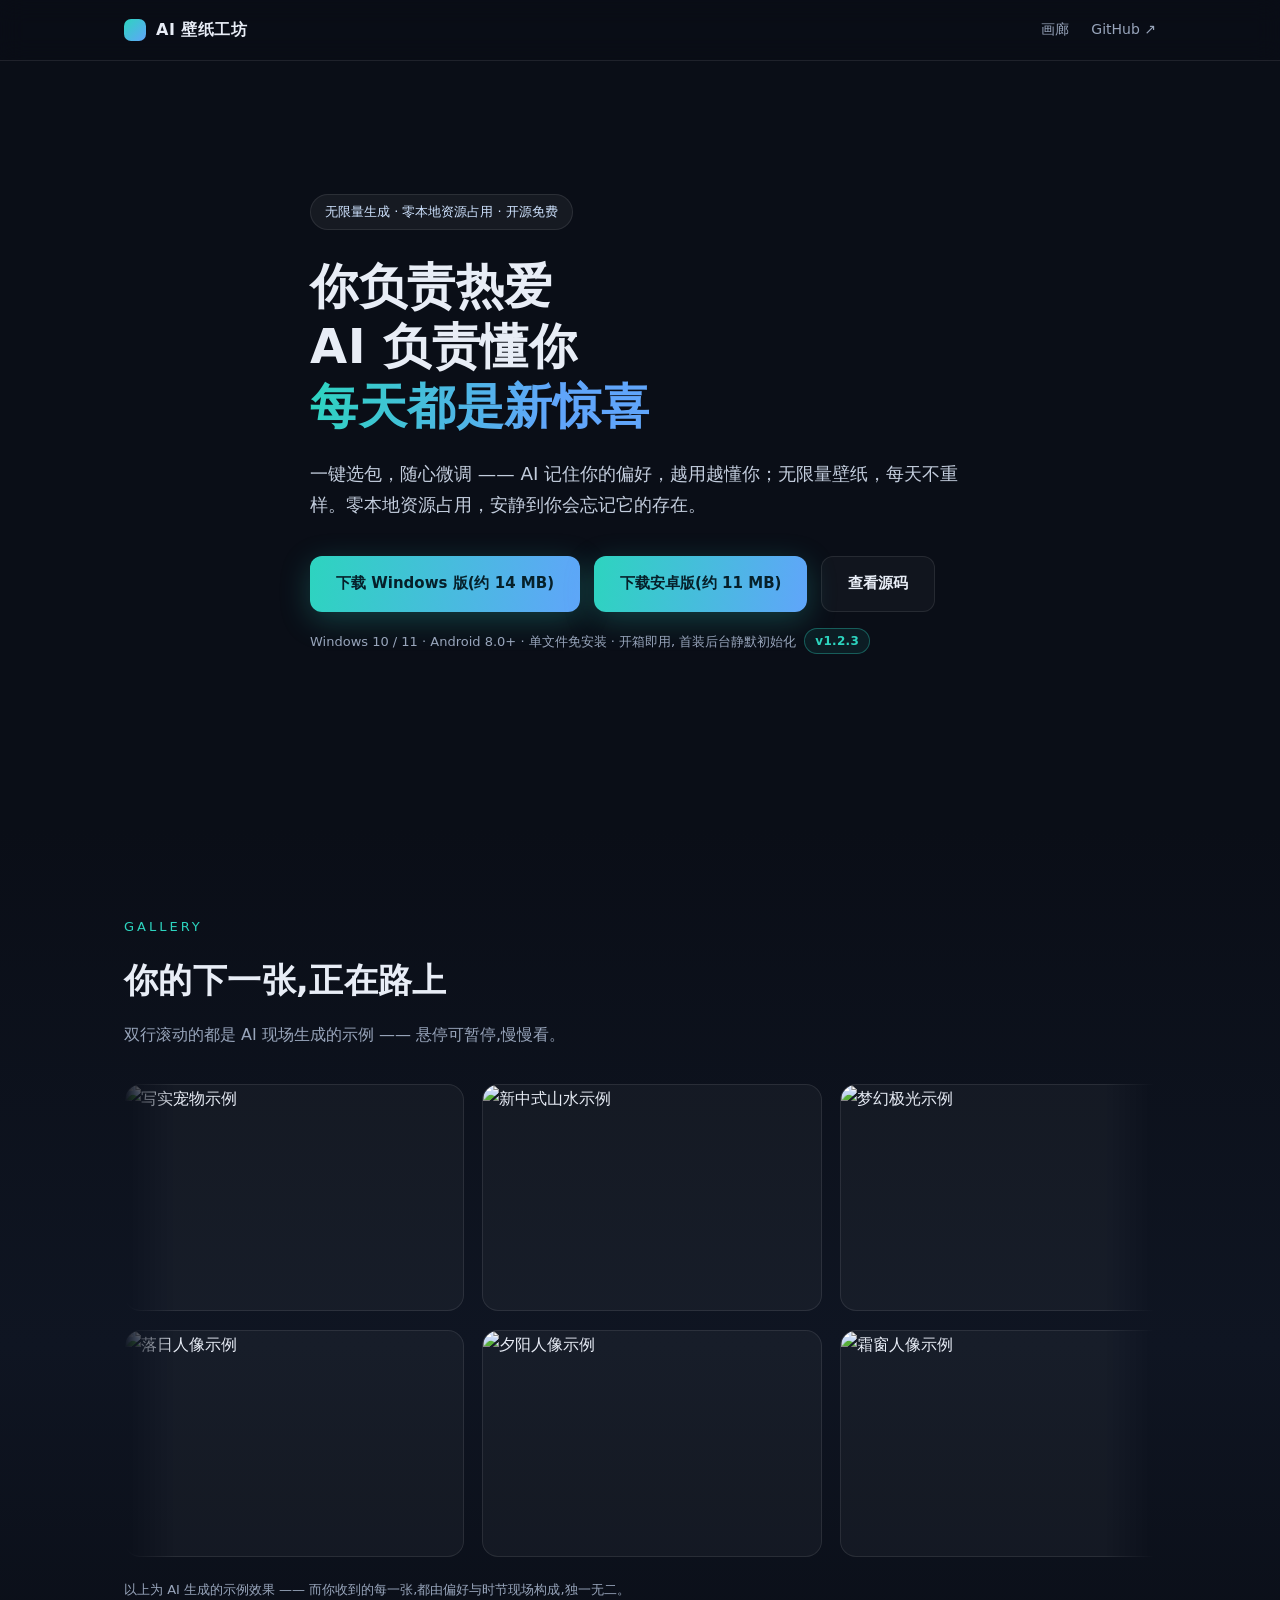
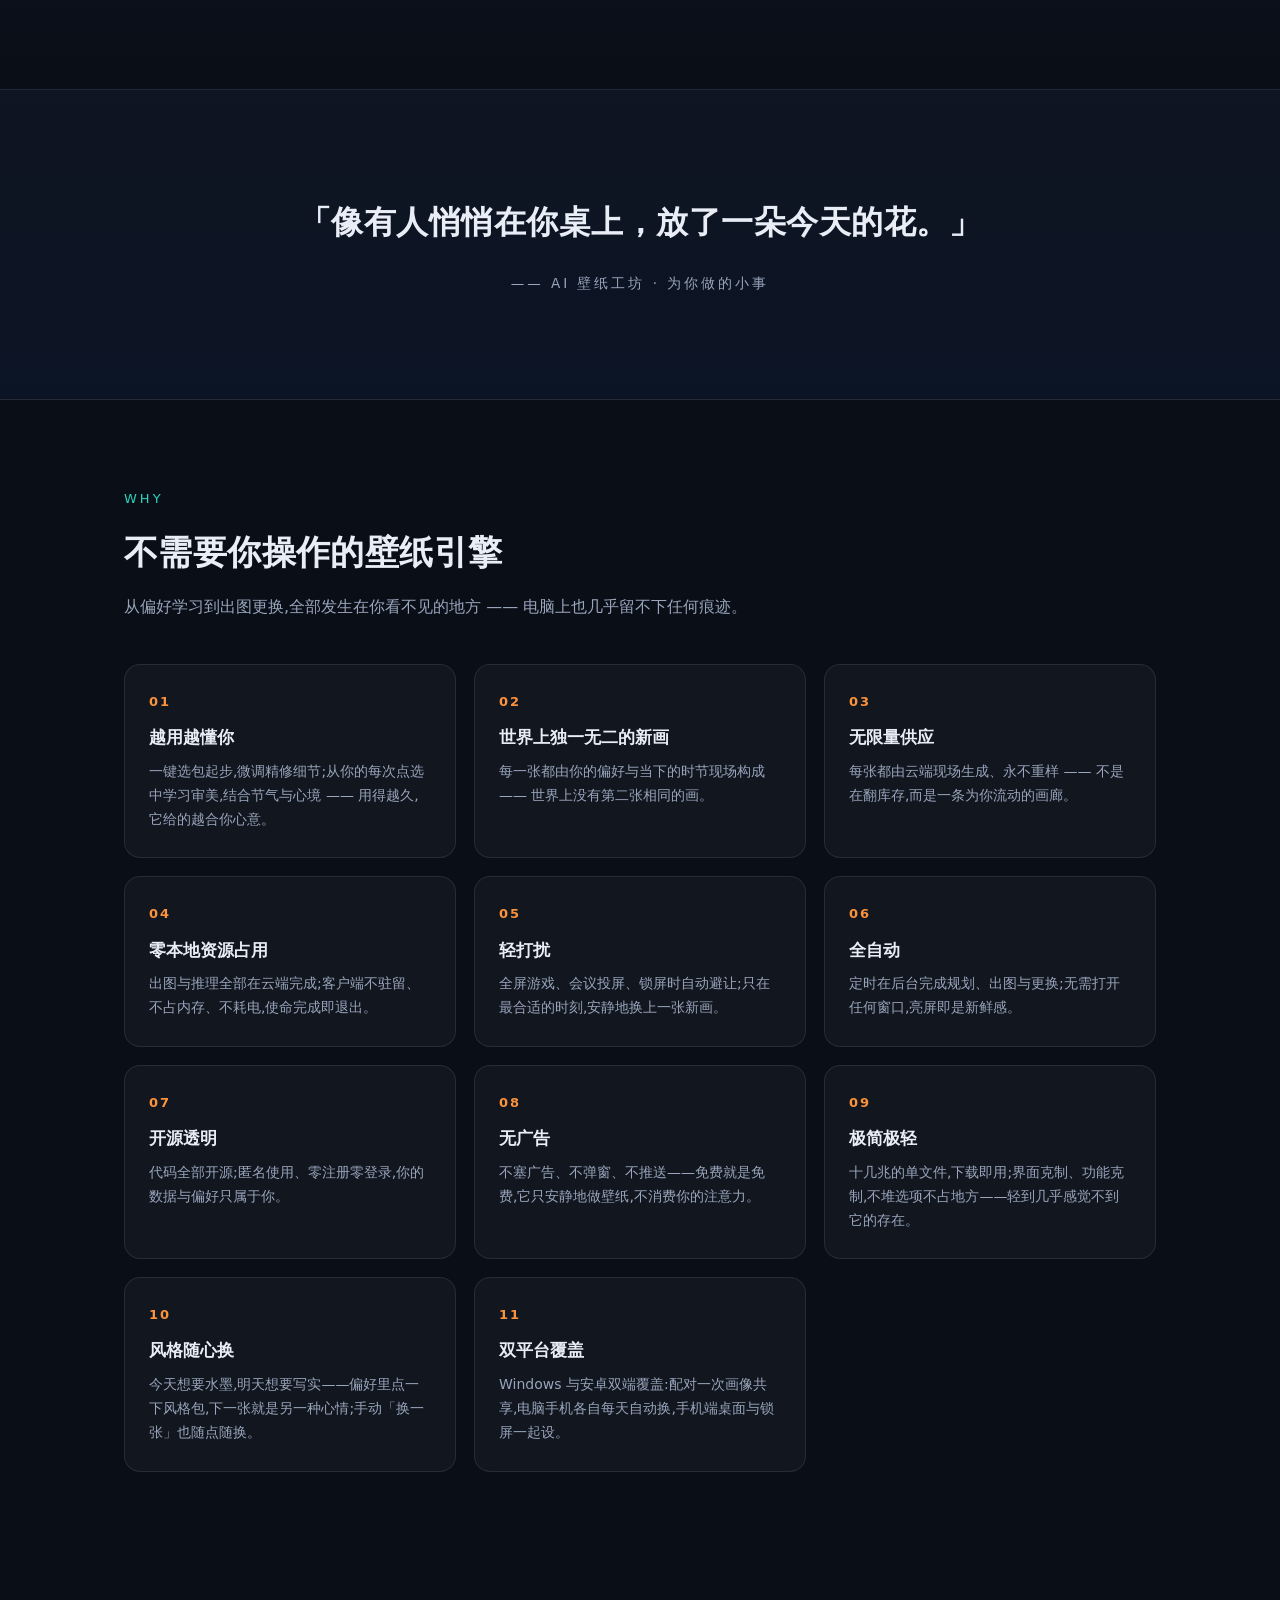
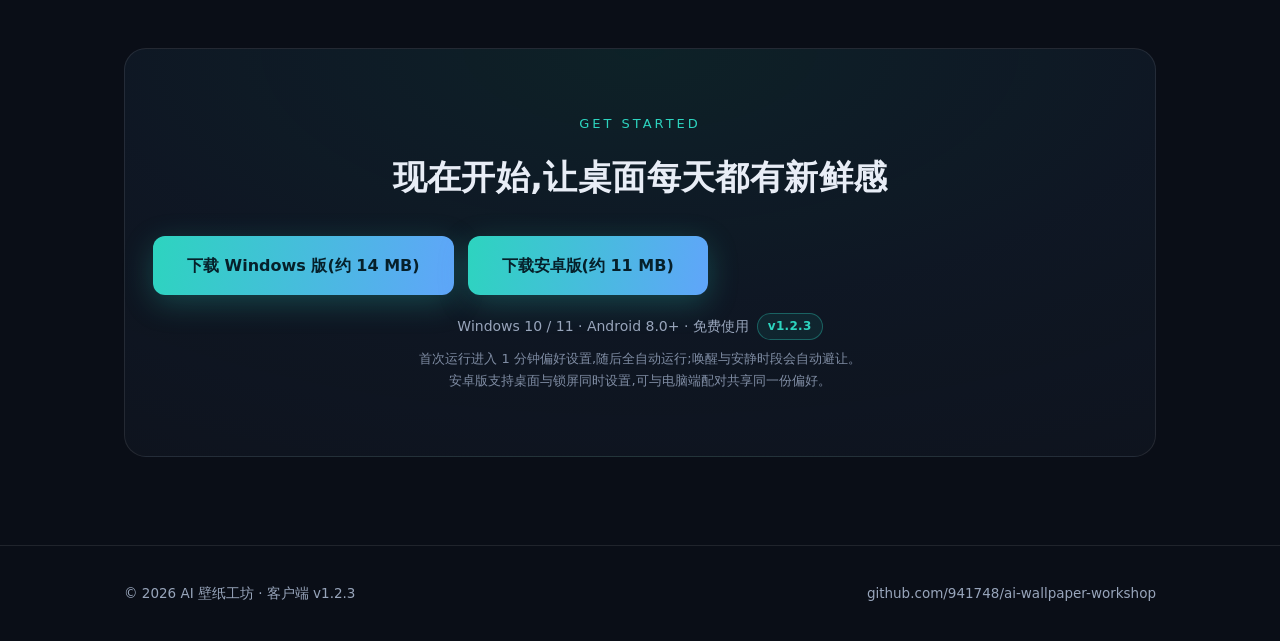
==== site/index.html @ 7c9b1086 "chore: v1.2.3 三处展示(README×2升版+manifest示例 / 官网徽标) + 双端Release脚本" ====
<!doctype html>
<html lang="zh-CN">
<head>
<meta charset="utf-8">
<meta name="viewport" content="width=device-width, initial-scale=1">
<meta name="referrer" content="no-referrer">
<title>AI 壁纸工坊 — 每天一幅独一无二的新画</title>
<meta name="description" content="AI 读懂你的喜好与四时心境,在云端为你绘制独一无二的专属壁纸。零本地资源占用、轻打扰、开源免费,客户端仅 14MB。">
<link rel="icon" href="data:image/svg+xml,%3Csvg xmlns='http://www.w3.org/2000/svg' viewBox='0 0 32 32'%3E%3Cdefs%3E%3ClinearGradient id='g' x1='0' y1='0' x2='1' y2='1'%3E%3Cstop offset='0' stop-color='%232dd4bf'/%3E%3Cstop offset='1' stop-color='%2360a5fa'/%3E%3C/linearGradient%3E%3C/defs%3E%3Crect width='32' height='32' rx='8' fill='url(%23g)'/%3E%3Ccircle cx='12' cy='12' r='4' fill='%23fff' opacity='.9'/%3E%3Cpath d='M4 26 L13 15 L20 22 L25 17 L29 21 L29 28 L4 28 Z' fill='%230b0f1a' opacity='.85'/%3E%3C/svg%3E">
<link rel="preload" as="image" href="https://gitee.com/QQ941748/ai-wallpaper-workshop/raw/main/site/assets/hero.jpg">
<style>
:root{
  --bg:#0a0e17; --bg2:#0f1522; --card:rgba(255,255,255,.035); --line:rgba(255,255,255,.09);
  --fg:#e8edf6; --muted:#98a5bb; --teal:#2dd4bf; --blue:#60a5fa; --amber:#fb923c;
}
*{margin:0;padding:0;box-sizing:border-box}
html{scroll-behavior:smooth}
body{background:var(--bg);color:var(--fg);font-family:system-ui,-apple-system,"PingFang SC","Microsoft YaHei",sans-serif;line-height:1.7;-webkit-font-smoothing:antialiased}
.wrap{max-width:1080px;margin:0 auto;padding:0 24px}
a{color:inherit;text-decoration:none}

/* 顶栏 */
.nav{position:fixed;top:0;left:0;right:0;z-index:10;backdrop-filter:blur(12px);background:rgba(10,14,23,.55);border-bottom:1px solid var(--line)}
.nav .wrap{display:flex;align-items:center;justify-content:space-between;height:60px}
.brand{display:flex;align-items:center;gap:10px;font-weight:600;letter-spacing:.5px}
.dot{width:22px;height:22px;border-radius:7px;background:linear-gradient(135deg,var(--teal),var(--blue))}
.nav a.ghost{color:var(--muted);font-size:14px}
.nav a.ghost:hover{color:var(--fg)}

/* Hero */
.hero{position:relative;min-height:92vh;display:flex;align-items:center;overflow:hidden}
.hero .bg{position:absolute;inset:0;background:url(https://gitee.com/QQ941748/ai-wallpaper-workshop/raw/main/site/assets/hero.jpg) center/cover no-repeat;transform:scale(1.02)}
.hero .shade{position:absolute;inset:0;background:linear-gradient(180deg,rgba(10,14,23,.42) 0%,rgba(10,14,23,.62) 55%,var(--bg) 100%)}
.hero .wrap{position:relative;z-index:1;padding-top:90px;padding-bottom:70px}
.badge{display:inline-block;font-size:13px;color:#cfe3ff;border:1px solid var(--line);background:rgba(255,255,255,.05);border-radius:999px;padding:6px 14px;margin-bottom:26px}
h1{font-size:clamp(1.75rem,4.2vw,3rem);line-height:1.25;font-weight:700;letter-spacing:.5px}
h1 em{font-style:normal;background:linear-gradient(100deg,var(--teal),var(--blue) 70%);-webkit-background-clip:text;background-clip:text;color:transparent}
.hero p.lead{margin-top:22px;font-size:clamp(1rem,1.6vw,1.15rem);color:#c3cddd;max-width:660px}
.cta{display:flex;flex-wrap:wrap;gap:14px;margin-top:36px}
.btn{display:inline-flex;align-items:center;gap:10px;padding:14px 26px;border-radius:12px;font-size:15px;font-weight:600;transition:transform .15s ease,box-shadow .15s ease}
.btn.primary{background:linear-gradient(100deg,var(--teal),var(--blue));color:#06202a;box-shadow:0 8px 30px rgba(45,212,191,.25)}
.btn.primary:hover{transform:translateY(-2px);box-shadow:0 12px 36px rgba(45,212,191,.35)}
.btn.line{border:1px solid var(--line);color:var(--fg);background:rgba(255,255,255,.03)}
.btn.line:hover{border-color:rgba(255,255,255,.25)}
.hero .meta{margin-top:16px;font-size:13px;color:var(--muted)}
/* 客户端版本徽标 */
.ver{display:inline-block;font-size:12px;font-weight:600;color:var(--teal);border:1px solid rgba(45,212,191,.35);background:rgba(45,212,191,.08);border-radius:999px;padding:2px 10px;margin-left:8px;vertical-align:1px;letter-spacing:.3px}

/* 通用节 */
section{padding:88px 0}
.kicker{font-size:13px;letter-spacing:3px;color:var(--teal);margin-bottom:14px}
h2{font-size:clamp(1.5rem,3vw,2.1rem);font-weight:700;letter-spacing:.4px}
.sub{color:var(--muted);margin-top:12px;max-width:640px}

/* 特性 */
.features .grid{display:grid;grid-template-columns:repeat(auto-fit,minmax(280px,1fr));gap:18px;margin-top:44px}
.fcard{border:1px solid var(--line);background:var(--card);border-radius:16px;padding:26px 24px;transition:transform .18s ease,border-color .18s ease}
.fcard:hover{transform:translateY(-4px);border-color:rgba(96,165,250,.35)}
.fcard .no{font-size:13px;color:var(--amber);letter-spacing:2px;font-weight:700}
.fcard h3{margin:10px 0 8px;font-size:17px}
.fcard p{font-size:14px;color:var(--muted)}

/* 画廊(双行反向无限滚动) */
.gallery{background:linear-gradient(180deg,var(--bg),var(--bg2) 60%,var(--bg))}
.mq{overflow:hidden;margin-top:36px;-webkit-mask-image:linear-gradient(90deg,transparent,#000 5%,#000 95%,transparent);mask-image:linear-gradient(90deg,transparent,#000 5%,#000 95%,transparent)}
.mq+.mq{margin-top:18px}
.mq-track{display:flex;gap:18px;width:max-content;will-change:transform;animation:mqL 64s linear infinite}
.mq.rev .mq-track{animation:mqR 78s linear infinite}
.mq:hover .mq-track{animation-play-state:paused}
@keyframes mqL{from{transform:translate3d(0,0,0)}to{transform:translate3d(-50%,0,0)}}
@keyframes mqR{from{transform:translate3d(-50%,0,0)}to{transform:translate3d(0,0,0)}}
.gcard{position:relative;flex:0 0 auto;width:340px;margin:0;border-radius:16px;overflow:hidden;border:1px solid var(--line);background:var(--card)}
.gcard img{display:block;width:100%;aspect-ratio:3/2;object-fit:cover;transition:transform .4s ease}
.gcard:hover img{transform:scale(1.05)}
.gcard figcaption{position:absolute;left:0;right:0;bottom:0;padding:36px 16px 12px;font-size:13px;color:#e7eefc;background:linear-gradient(180deg,transparent,rgba(4,10,20,.82));opacity:0;transition:opacity .3s ease}
.gcard:hover figcaption{opacity:1}
@media (hover:none){.gcard figcaption{opacity:1}}
.samples-note{margin-top:22px;font-size:13px;color:var(--muted)}
@media (prefers-reduced-motion:reduce){.mq{overflow-x:auto}.mq-track{animation:none}}
@media (max-width:620px){.gcard{width:258px}}

/* 宣言带 */
.manifesto{padding:104px 0;background:linear-gradient(180deg,var(--bg2),#0b1424);border-top:1px solid var(--line);border-bottom:1px solid var(--line);text-align:center}
.manifesto .q{font-size:clamp(1.35rem,2.8vw,2rem);font-weight:600;line-height:1.8;max-width:780px;margin:0 auto;color:var(--fg);letter-spacing:.5px}
.manifesto .who{margin-top:20px;font-size:13.5px;color:var(--muted);letter-spacing:3px}

/* 下载 */
.dl{text-align:center}
.dl .box{border:1px solid var(--line);background:radial-gradient(120% 140% at 50% 0%,rgba(45,212,191,.10),rgba(96,165,250,.06) 45%,rgba(255,255,255,.02));border-radius:22px;padding:64px 28px}
.dl .btn.primary{font-size:16px;padding:16px 34px}
.dl .cta{margin-top:30px}
.dl .meta{margin-top:18px;color:var(--muted);font-size:14px}
.dl .hint{margin-top:8px;color:#7f8ca3;font-size:13px}

/* 页脚 */
footer{border-top:1px solid var(--line);padding:36px 0;color:var(--muted);font-size:13.5px}
footer .wrap{display:flex;flex-wrap:wrap;gap:12px;justify-content:space-between;align-items:center}
footer a:hover{color:var(--fg)}

@media (max-width:620px){
  section{padding:64px 0}
  .hero .wrap{padding-top:120px}
  .cta .btn{width:100%;justify-content:center}
}
</style>
</head>
<body>

<nav class="nav"><div class="wrap">
  <a class="brand" href="/"><span class="dot"></span>AI 壁纸工坊</a>
  <span style="display:flex;gap:22px;align-items:center">
    <a class="ghost" href="#gallery">画廊</a>
    <a class="ghost" href="https://github.com/941748/ai-wallpaper-workshop">GitHub ↗</a>
  </span>
</div></nav>

<header class="hero">
  <div class="bg"></div><div class="shade"></div>
  <div class="wrap">
    <span class="badge">无限量生成 · 零本地资源占用 · 开源免费</span>
    <h1>你负责热爱<br>AI 负责懂你<br><em>每天都是新惊喜</em></h1>
    <p class="lead">一键选包，随心微调 —— AI 记住你的偏好，越用越懂你；无限量壁纸，每天不重样。零本地资源占用，安静到你会忘记它的存在。</p>
    <div class="cta">
      <a class="btn primary" href="https://www.cybermesh.space/go/dl">下载 Windows 版(约 14 MB)</a>
      <a class="btn primary" href="https://www.cybermesh.space/go/apk">下载安卓版(约 11 MB)</a>
      <a class="btn line" href="https://github.com/941748/ai-wallpaper-workshop">查看源码</a>
    </div>
    <div class="meta">Windows 10 / 11 · Android 8.0+ · 单文件免安装 · 开箱即用, 首装后台静默初始化<span class="ver">v1.2.3</span></div>
  </div>
</header>

<section class="gallery" id="gallery"><div class="wrap">
  <div class="kicker">GALLERY</div>
  <h2>你的下一张,正在路上</h2>
  <p class="sub">双行滚动的都是 AI 现场生成的示例 —— 悬停可暂停,慢慢看。</p>

  <div class="mq"><div class="mq-track">    <figure class="gcard"><img src="https://gitee.com/QQ941748/ai-wallpaper-workshop/raw/main/site/assets/demo-cat.jpg" alt="写实宠物示例" decoding="async"><figcaption>写实 · 宠物微距</figcaption></figure>
    <figure class="gcard"><img src="https://gitee.com/QQ941748/ai-wallpaper-workshop/raw/main/site/assets/demo-mountain.jpg" alt="新中式山水示例" decoding="async"><figcaption>国风 · 山水云雾</figcaption></figure>
    <figure class="gcard"><img src="https://gitee.com/QQ941748/ai-wallpaper-workshop/raw/main/site/assets/demo-aurora.jpg" alt="梦幻极光示例" decoding="async"><figcaption>梦幻 · 极光星辰</figcaption></figure>
    <figure class="gcard"><img src="https://gitee.com/QQ941748/ai-wallpaper-workshop/raw/main/site/assets/demo-portrait.jpg" alt="写实人物特写示例" decoding="async"><figcaption>写实 · 人物特写</figcaption></figure>
    <figure class="gcard"><img src="https://gitee.com/QQ941748/ai-wallpaper-workshop/raw/main/site/assets/demo-healing.jpg" alt="治愈日常示例" loading="lazy" decoding="async"><figcaption>治愈 · 窗边暖阳</figcaption></figure>
    <figure class="gcard"><img src="https://gitee.com/QQ941748/ai-wallpaper-workshop/raw/main/site/assets/demo-roadtrip.jpg" alt="治愈公路花野示例" loading="lazy" decoding="async"><figcaption>治愈 · 公路花野</figcaption></figure>
    <figure class="gcard"><img src="https://gitee.com/QQ941748/ai-wallpaper-workshop/raw/main/site/assets/demo-xianxia.jpg" alt="水墨国风示例" loading="lazy" decoding="async"><figcaption>国风 · 水墨佳人</figcaption></figure>
    <figure class="gcard"><img src="https://gitee.com/QQ941748/ai-wallpaper-workshop/raw/main/site/assets/demo-window-frost.jpg" alt="霜窗人像示例" loading="lazy" decoding="async"><figcaption>写实 · 冬窗暖阳</figcaption></figure>
    <figure class="gcard"><img src="https://gitee.com/QQ941748/ai-wallpaper-workshop/raw/main/site/assets/demo-window-sunset.jpg" alt="夕阳人像示例" loading="lazy" decoding="async"><figcaption>写实 · 暖窗夕照</figcaption></figure>
    <figure class="gcard"><img src="https://gitee.com/QQ941748/ai-wallpaper-workshop/raw/main/site/assets/demo-window-sunset2.jpg" alt="落日人像示例" loading="lazy" decoding="async"><figcaption>写实 · 落日窗畔</figcaption></figure>
    <figure class="gcard"><img src="https://gitee.com/QQ941748/ai-wallpaper-workshop/raw/main/site/assets/demo-window-4.jpg" alt="白犬特写示例" loading="lazy" decoding="async"><figcaption>治愈 · 白绒凝望</figcaption></figure>
    <figure class="gcard" aria-hidden="true"><img src="https://gitee.com/QQ941748/ai-wallpaper-workshop/raw/main/site/assets/demo-cat.jpg" loading="lazy" decoding="async"><figcaption>写实 · 宠物微距</figcaption></figure>
    <figure class="gcard" aria-hidden="true"><img src="https://gitee.com/QQ941748/ai-wallpaper-workshop/raw/main/site/assets/demo-mountain.jpg" loading="lazy" decoding="async"><figcaption>国风 · 山水云雾</figcaption></figure>
    <figure class="gcard" aria-hidden="true"><img src="https://gitee.com/QQ941748/ai-wallpaper-workshop/raw/main/site/assets/demo-aurora.jpg" loading="lazy" decoding="async"><figcaption>梦幻 · 极光星辰</figcaption></figure>
    <figure class="gcard" aria-hidden="true"><img src="https://gitee.com/QQ941748/ai-wallpaper-workshop/raw/main/site/assets/demo-portrait.jpg" loading="lazy" decoding="async"><figcaption>写实 · 人物特写</figcaption></figure>
    <figure class="gcard" aria-hidden="true"><img src="https://gitee.com/QQ941748/ai-wallpaper-workshop/raw/main/site/assets/demo-healing.jpg" loading="lazy" decoding="async"><figcaption>治愈 · 窗边暖阳</figcaption></figure>
    <figure class="gcard" aria-hidden="true"><img src="https://gitee.com/QQ941748/ai-wallpaper-workshop/raw/main/site/assets/demo-roadtrip.jpg" loading="lazy" decoding="async"><figcaption>治愈 · 公路花野</figcaption></figure>
    <figure class="gcard" aria-hidden="true"><img src="https://gitee.com/QQ941748/ai-wallpaper-workshop/raw/main/site/assets/demo-xianxia.jpg" loading="lazy" decoding="async"><figcaption>国风 · 水墨佳人</figcaption></figure>
    <figure class="gcard" aria-hidden="true"><img src="https://gitee.com/QQ941748/ai-wallpaper-workshop/raw/main/site/assets/demo-window-frost.jpg" loading="lazy" decoding="async"><figcaption>写实 · 冬窗暖阳</figcaption></figure>
    <figure class="gcard" aria-hidden="true"><img src="https://gitee.com/QQ941748/ai-wallpaper-workshop/raw/main/site/assets/demo-window-sunset.jpg" loading="lazy" decoding="async"><figcaption>写实 · 暖窗夕照</figcaption></figure>
    <figure class="gcard" aria-hidden="true"><img src="https://gitee.com/QQ941748/ai-wallpaper-workshop/raw/main/site/assets/demo-window-sunset2.jpg" loading="lazy" decoding="async"><figcaption>写实 · 落日窗畔</figcaption></figure>
    <figure class="gcard" aria-hidden="true"><img src="https://gitee.com/QQ941748/ai-wallpaper-workshop/raw/main/site/assets/demo-window-4.jpg" loading="lazy" decoding="async"><figcaption>治愈 · 白绒凝望</figcaption></figure>
  </div>
</div>

  <div class="mq rev"><div class="mq-track">    <figure class="gcard"><img src="https://gitee.com/QQ941748/ai-wallpaper-workshop/raw/main/site/assets/demo-window-sunset2.jpg" alt="落日人像示例" decoding="async"><figcaption>写实 · 落日窗畔</figcaption></figure>
    <figure class="gcard"><img src="https://gitee.com/QQ941748/ai-wallpaper-workshop/raw/main/site/assets/demo-window-sunset.jpg" alt="夕阳人像示例" decoding="async"><figcaption>写实 · 暖窗夕照</figcaption></figure>
    <figure class="gcard"><img src="https://gitee.com/QQ941748/ai-wallpaper-workshop/raw/main/site/assets/demo-window-frost.jpg" alt="霜窗人像示例" decoding="async"><figcaption>写实 · 冬窗暖阳</figcaption></figure>
    <figure class="gcard"><img src="https://gitee.com/QQ941748/ai-wallpaper-workshop/raw/main/site/assets/demo-xianxia.jpg" alt="水墨国风示例" decoding="async"><figcaption>国风 · 水墨佳人</figcaption></figure>
    <figure class="gcard"><img src="https://gitee.com/QQ941748/ai-wallpaper-workshop/raw/main/site/assets/demo-healing.jpg" alt="治愈日常示例" loading="lazy" decoding="async"><figcaption>治愈 · 窗边暖阳</figcaption></figure>
    <figure class="gcard"><img src="https://gitee.com/QQ941748/ai-wallpaper-workshop/raw/main/site/assets/demo-portrait.jpg" alt="写实人物特写示例" loading="lazy" decoding="async"><figcaption>写实 · 人物特写</figcaption></figure>
    <figure class="gcard"><img src="https://gitee.com/QQ941748/ai-wallpaper-workshop/raw/main/site/assets/demo-roadtrip.jpg" alt="治愈公路花野示例" loading="lazy" decoding="async"><figcaption>治愈 · 公路花野</figcaption></figure>
    <figure class="gcard"><img src="https://gitee.com/QQ941748/ai-wallpaper-workshop/raw/main/site/assets/demo-aurora.jpg" alt="梦幻极光示例" loading="lazy" decoding="async"><figcaption>梦幻 · 极光星辰</figcaption></figure>
    <figure class="gcard"><img src="https://gitee.com/QQ941748/ai-wallpaper-workshop/raw/main/site/assets/demo-mountain.jpg" alt="新中式山水示例" loading="lazy" decoding="async"><figcaption>国风 · 山水云雾</figcaption></figure>
    <figure class="gcard"><img src="https://gitee.com/QQ941748/ai-wallpaper-workshop/raw/main/site/assets/demo-cat.jpg" alt="写实宠物示例" loading="lazy" decoding="async"><figcaption>写实 · 宠物微距</figcaption></figure>
    <figure class="gcard"><img src="https://gitee.com/QQ941748/ai-wallpaper-workshop/raw/main/site/assets/demo-window-4.jpg" alt="白犬特写示例" loading="lazy" decoding="async"><figcaption>治愈 · 白绒凝望</figcaption></figure>
    <figure class="gcard" aria-hidden="true"><img src="https://gitee.com/QQ941748/ai-wallpaper-workshop/raw/main/site/assets/demo-window-sunset2.jpg" loading="lazy" decoding="async"><figcaption>写实 · 落日窗畔</figcaption></figure>
    <figure class="gcard" aria-hidden="true"><img src="https://gitee.com/QQ941748/ai-wallpaper-workshop/raw/main/site/assets/demo-window-sunset.jpg" loading="lazy" decoding="async"><figcaption>写实 · 暖窗夕照</figcaption></figure>
    <figure class="gcard" aria-hidden="true"><img src="https://gitee.com/QQ941748/ai-wallpaper-workshop/raw/main/site/assets/demo-window-frost.jpg" loading="lazy" decoding="async"><figcaption>写实 · 冬窗暖阳</figcaption></figure>
    <figure class="gcard" aria-hidden="true"><img src="https://gitee.com/QQ941748/ai-wallpaper-workshop/raw/main/site/assets/demo-xianxia.jpg" loading="lazy" decoding="async"><figcaption>国风 · 水墨佳人</figcaption></figure>
    <figure class="gcard" aria-hidden="true"><img src="https://gitee.com/QQ941748/ai-wallpaper-workshop/raw/main/site/assets/demo-healing.jpg" loading="lazy" decoding="async"><figcaption>治愈 · 窗边暖阳</figcaption></figure>
    <figure class="gcard" aria-hidden="true"><img src="https://gitee.com/QQ941748/ai-wallpaper-workshop/raw/main/site/assets/demo-portrait.jpg" loading="lazy" decoding="async"><figcaption>写实 · 人物特写</figcaption></figure>
    <figure class="gcard" aria-hidden="true"><img src="https://gitee.com/QQ941748/ai-wallpaper-workshop/raw/main/site/assets/demo-roadtrip.jpg" loading="lazy" decoding="async"><figcaption>治愈 · 公路花野</figcaption></figure>
    <figure class="gcard" aria-hidden="true"><img src="https://gitee.com/QQ941748/ai-wallpaper-workshop/raw/main/site/assets/demo-aurora.jpg" loading="lazy" decoding="async"><figcaption>梦幻 · 极光星辰</figcaption></figure>
    <figure class="gcard" aria-hidden="true"><img src="https://gitee.com/QQ941748/ai-wallpaper-workshop/raw/main/site/assets/demo-mountain.jpg" loading="lazy" decoding="async"><figcaption>国风 · 山水云雾</figcaption></figure>
    <figure class="gcard" aria-hidden="true"><img src="https://gitee.com/QQ941748/ai-wallpaper-workshop/raw/main/site/assets/demo-cat.jpg" loading="lazy" decoding="async"><figcaption>写实 · 宠物微距</figcaption></figure>
    <figure class="gcard" aria-hidden="true"><img src="https://gitee.com/QQ941748/ai-wallpaper-workshop/raw/main/site/assets/demo-window-4.jpg" loading="lazy" decoding="async"><figcaption>治愈 · 白绒凝望</figcaption></figure>
  </div></div>

  <p class="samples-note">以上为 AI 生成的示例效果 —— 而你收到的每一张,都由偏好与时节现场构成,独一无二。</p>
</div></section>

<section class="manifesto"><div class="wrap">
  <p class="q">「像有人悄悄在你桌上，放了一朵今天的花。」</p>
  <div class="who">—— AI 壁纸工坊 · 为你做的小事</div>
</div></section>

<section class="features"><div class="wrap">
  <div class="kicker">WHY</div>
  <h2>不需要你操作的壁纸引擎</h2>
  <p class="sub">从偏好学习到出图更换,全部发生在你看不见的地方 —— 电脑上也几乎留不下任何痕迹。</p>
  <div class="grid">
    <div class="fcard"><div class="no">01</div><h3>越用越懂你</h3><p>一键选包起步,微调精修细节;从你的每次点选中学习审美,结合节气与心境 —— 用得越久,它给的越合你心意。</p></div>
    <div class="fcard"><div class="no">02</div><h3>世界上独一无二的新画</h3><p>每一张都由你的偏好与当下的时节现场构成 —— 世界上没有第二张相同的画。</p></div>
    <div class="fcard"><div class="no">03</div><h3>无限量供应</h3><p>每张都由云端现场生成、永不重样 —— 不是在翻库存,而是一条为你流动的画廊。</p></div>
    <div class="fcard"><div class="no">04</div><h3>零本地资源占用</h3><p>出图与推理全部在云端完成;客户端不驻留、不占内存、不耗电,使命完成即退出。</p></div>
    <div class="fcard"><div class="no">05</div><h3>轻打扰</h3><p>全屏游戏、会议投屏、锁屏时自动避让;只在最合适的时刻,安静地换上一张新画。</p></div>
    <div class="fcard"><div class="no">06</div><h3>全自动</h3><p>定时在后台完成规划、出图与更换;无需打开任何窗口,亮屏即是新鲜感。</p></div>
    <div class="fcard"><div class="no">07</div><h3>开源透明</h3><p>代码全部开源;匿名使用、零注册零登录,你的数据与偏好只属于你。</p></div>
    <div class="fcard"><div class="no">08</div><h3>无广告</h3><p>不塞广告、不弹窗、不推送——免费就是免费,它只安静地做壁纸,不消费你的注意力。</p></div>
    <div class="fcard"><div class="no">09</div><h3>极简极轻</h3><p>十几兆的单文件,下载即用;界面克制、功能克制,不堆选项不占地方——轻到几乎感觉不到它的存在。</p></div>
    <div class="fcard"><div class="no">10</div><h3>风格随心换</h3><p>今天想要水墨,明天想要写实——偏好里点一下风格包,下一张就是另一种心情;手动「换一张」也随点随换。</p></div>
    <div class="fcard"><div class="no">11</div><h3>双平台覆盖</h3><p>Windows 与安卓双端覆盖:配对一次画像共享,电脑手机各自每天自动换,手机端桌面与锁屏一起设。</p></div>
  </div>
</div></section>

<section class="dl"><div class="wrap">
  <div class="box">
    <div class="kicker">GET STARTED</div>
    <h2>现在开始,让桌面每天都有新鲜感</h2>
    <div class="cta">
      <a class="btn primary" href="https://www.cybermesh.space/go/dl">下载 Windows 版(约 14 MB)</a>
      <a class="btn primary" href="https://www.cybermesh.space/go/apk">下载安卓版(约 11 MB)</a>
    </div>
    <div class="meta">Windows 10 / 11 · Android 8.0+ · 免费使用<span class="ver">v1.2.3</span></div>
    <div class="hint">首次运行进入 1 分钟偏好设置,随后全自动运行;唤醒与安静时段会自动避让。<br>安卓版支持桌面与锁屏同时设置,可与电脑端配对共享同一份偏好。</div>
  </div>
</div></section>

<footer><div class="wrap">
  <span>© 2026 AI 壁纸工坊 · 客户端 v1.2.3</span>
  <a href="https://github.com/941748/ai-wallpaper-workshop">github.com/941748/ai-wallpaper-workshop</a>
</div></footer>

</body>
</html>
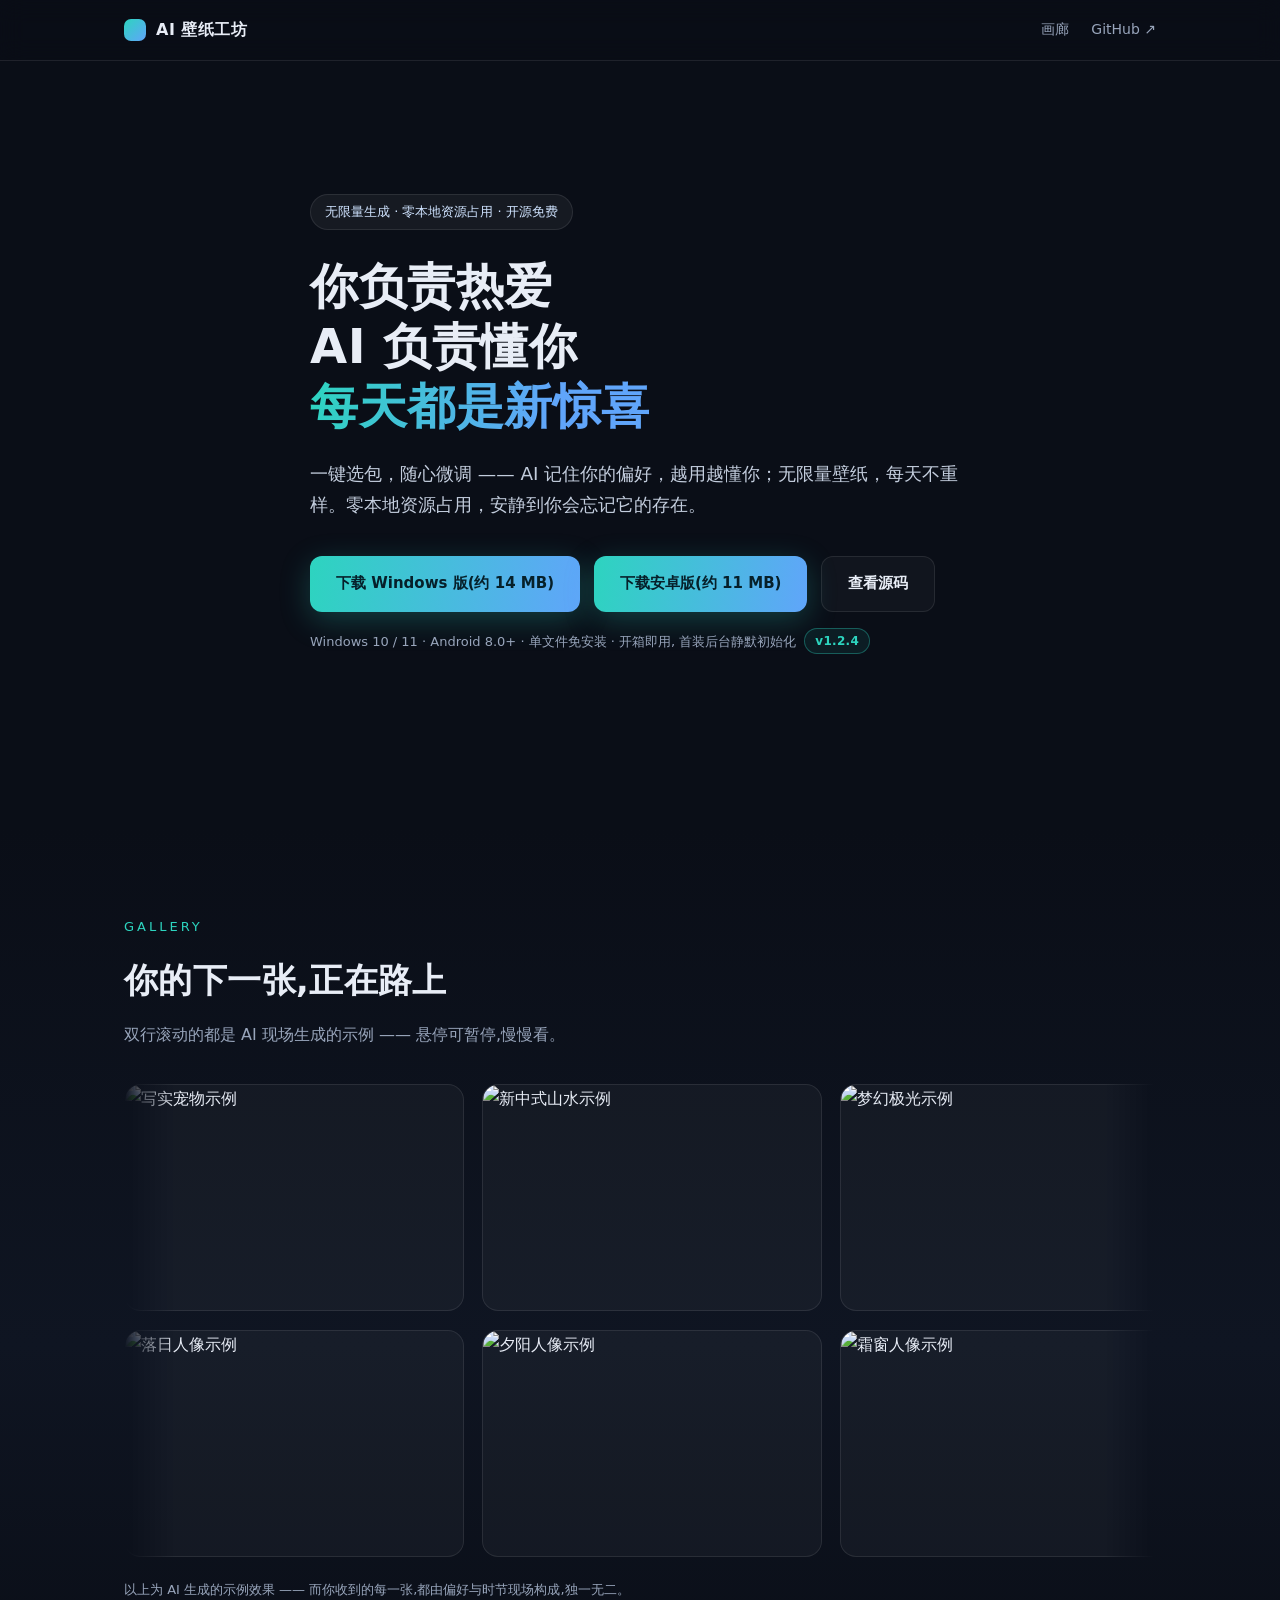
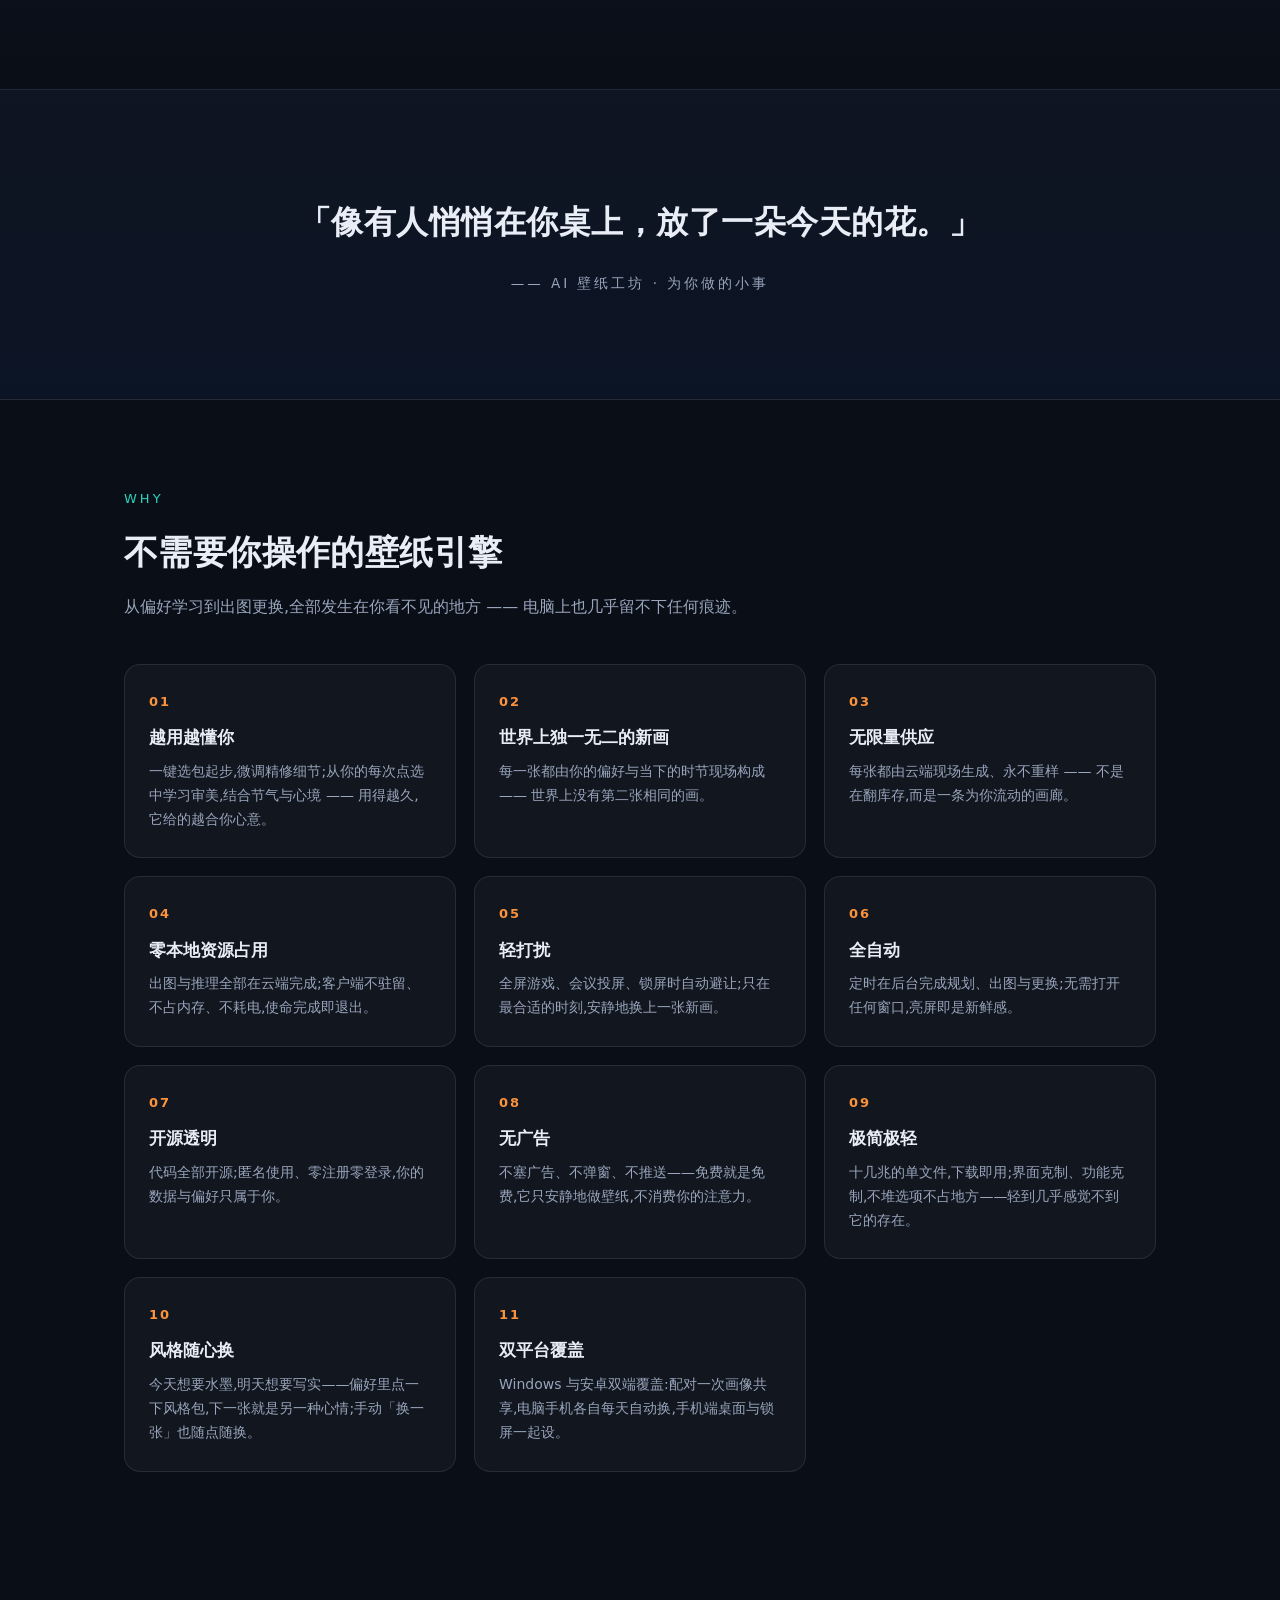
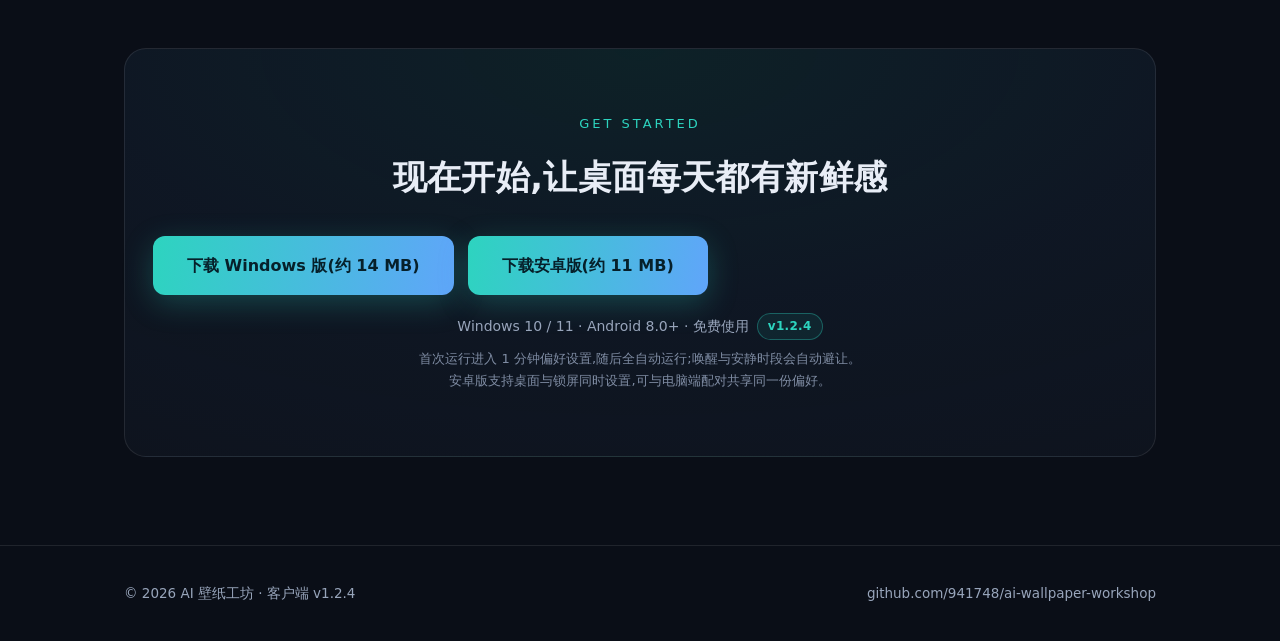
==== commit 998f6e79: "chore: v1.2.4 三处展示(README×2升版+manifest示例/官网徽标/Gitee脚本) + 版本号推进1.2.4" ====
--- a/site/index.html
+++ b/site/index.html
@@ -125,7 +125,7 @@
       <a class="btn primary" href="https://www.cybermesh.space/go/apk">下载安卓版(约 11 MB)</a>
       <a class="btn line" href="https://github.com/941748/ai-wallpaper-workshop">查看源码</a>
     </div>
-    <div class="meta">Windows 10 / 11 · Android 8.0+ · 单文件免安装 · 开箱即用, 首装后台静默初始化<span class="ver">v1.2.3</span></div>
+    <div class="meta">Windows 10 / 11 · Android 8.0+ · 单文件免安装 · 开箱即用, 首装后台静默初始化<span class="ver">v1.2.4</span></div>
   </div>
 </header>
 
@@ -218,13 +218,13 @@
       <a class="btn primary" href="https://www.cybermesh.space/go/dl">下载 Windows 版(约 14 MB)</a>
       <a class="btn primary" href="https://www.cybermesh.space/go/apk">下载安卓版(约 11 MB)</a>
     </div>
-    <div class="meta">Windows 10 / 11 · Android 8.0+ · 免费使用<span class="ver">v1.2.3</span></div>
+    <div class="meta">Windows 10 / 11 · Android 8.0+ · 免费使用<span class="ver">v1.2.4</span></div>
     <div class="hint">首次运行进入 1 分钟偏好设置,随后全自动运行;唤醒与安静时段会自动避让。<br>安卓版支持桌面与锁屏同时设置,可与电脑端配对共享同一份偏好。</div>
   </div>
 </div></section>
 
 <footer><div class="wrap">
-  <span>© 2026 AI 壁纸工坊 · 客户端 v1.2.3</span>
+  <span>© 2026 AI 壁纸工坊 · 客户端 v1.2.4</span>
   <a href="https://github.com/941748/ai-wallpaper-workshop">github.com/941748/ai-wallpaper-workshop</a>
 </div></footer>
 
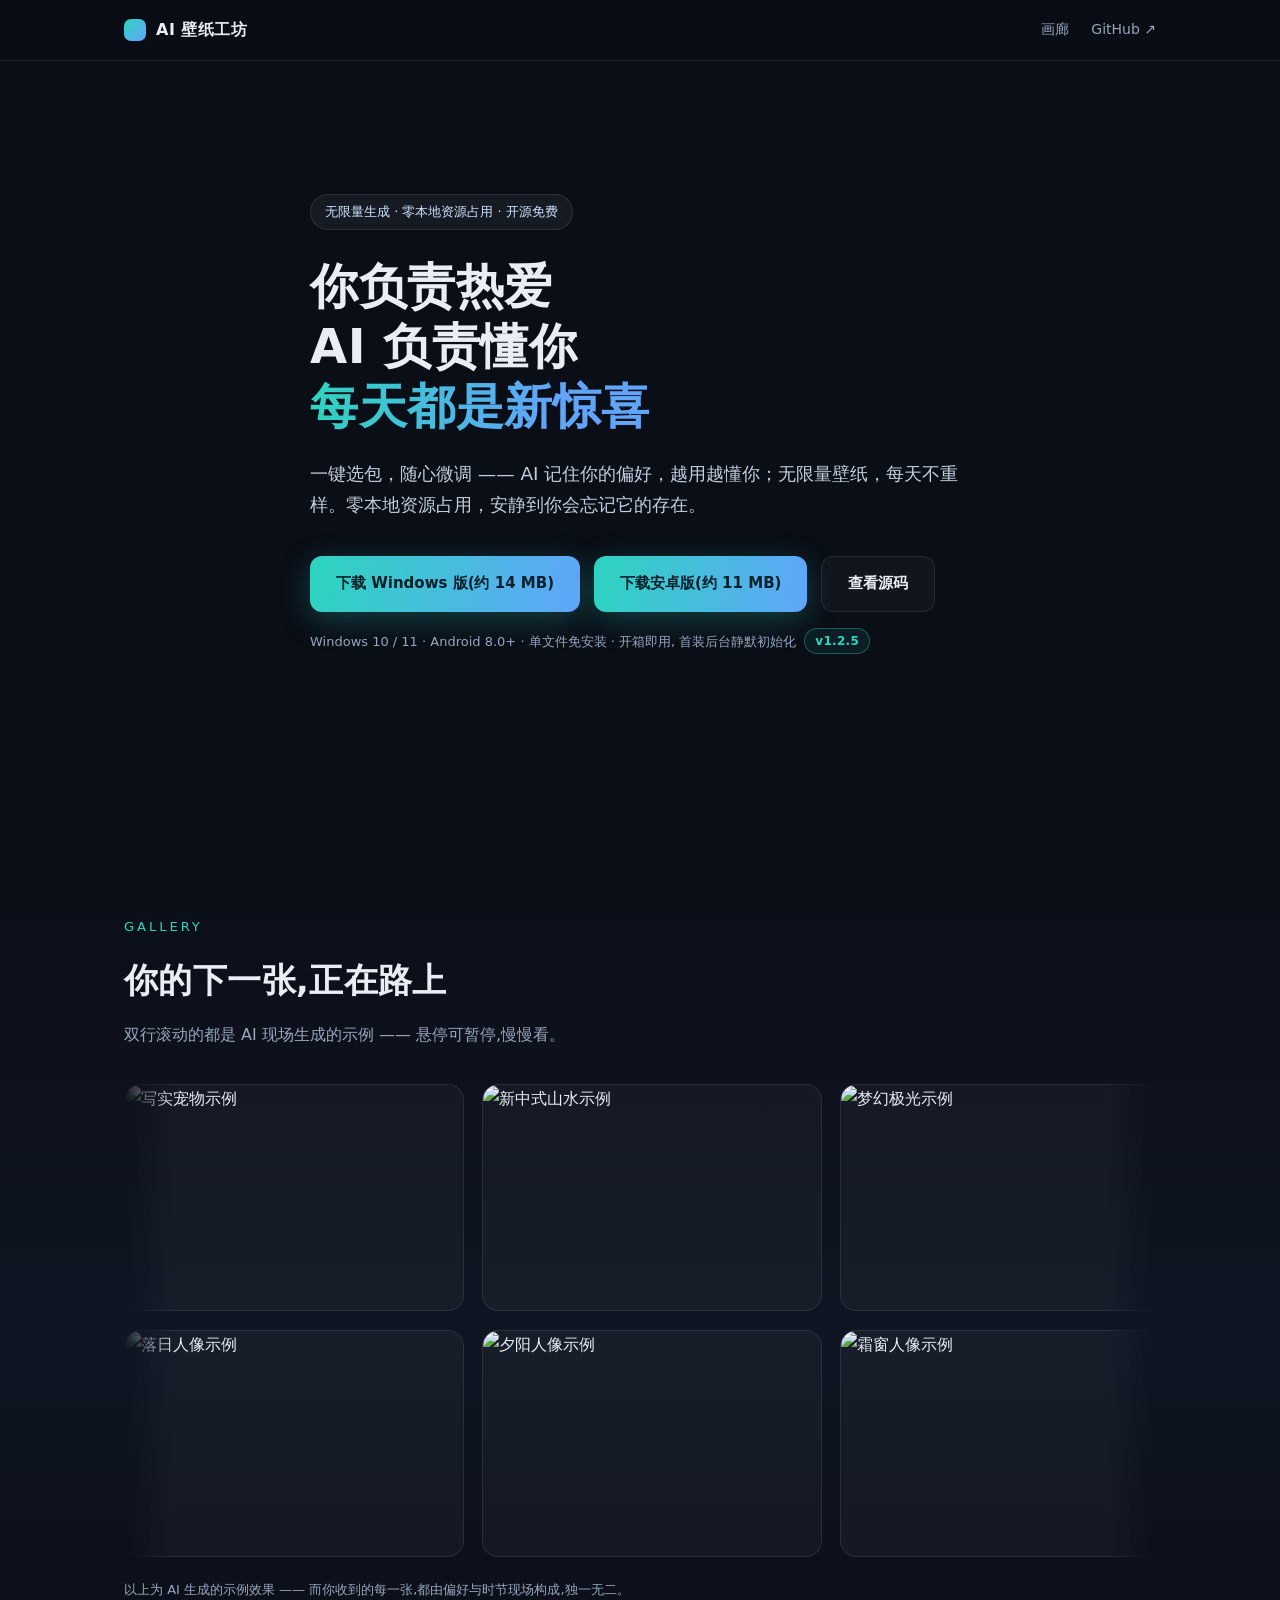
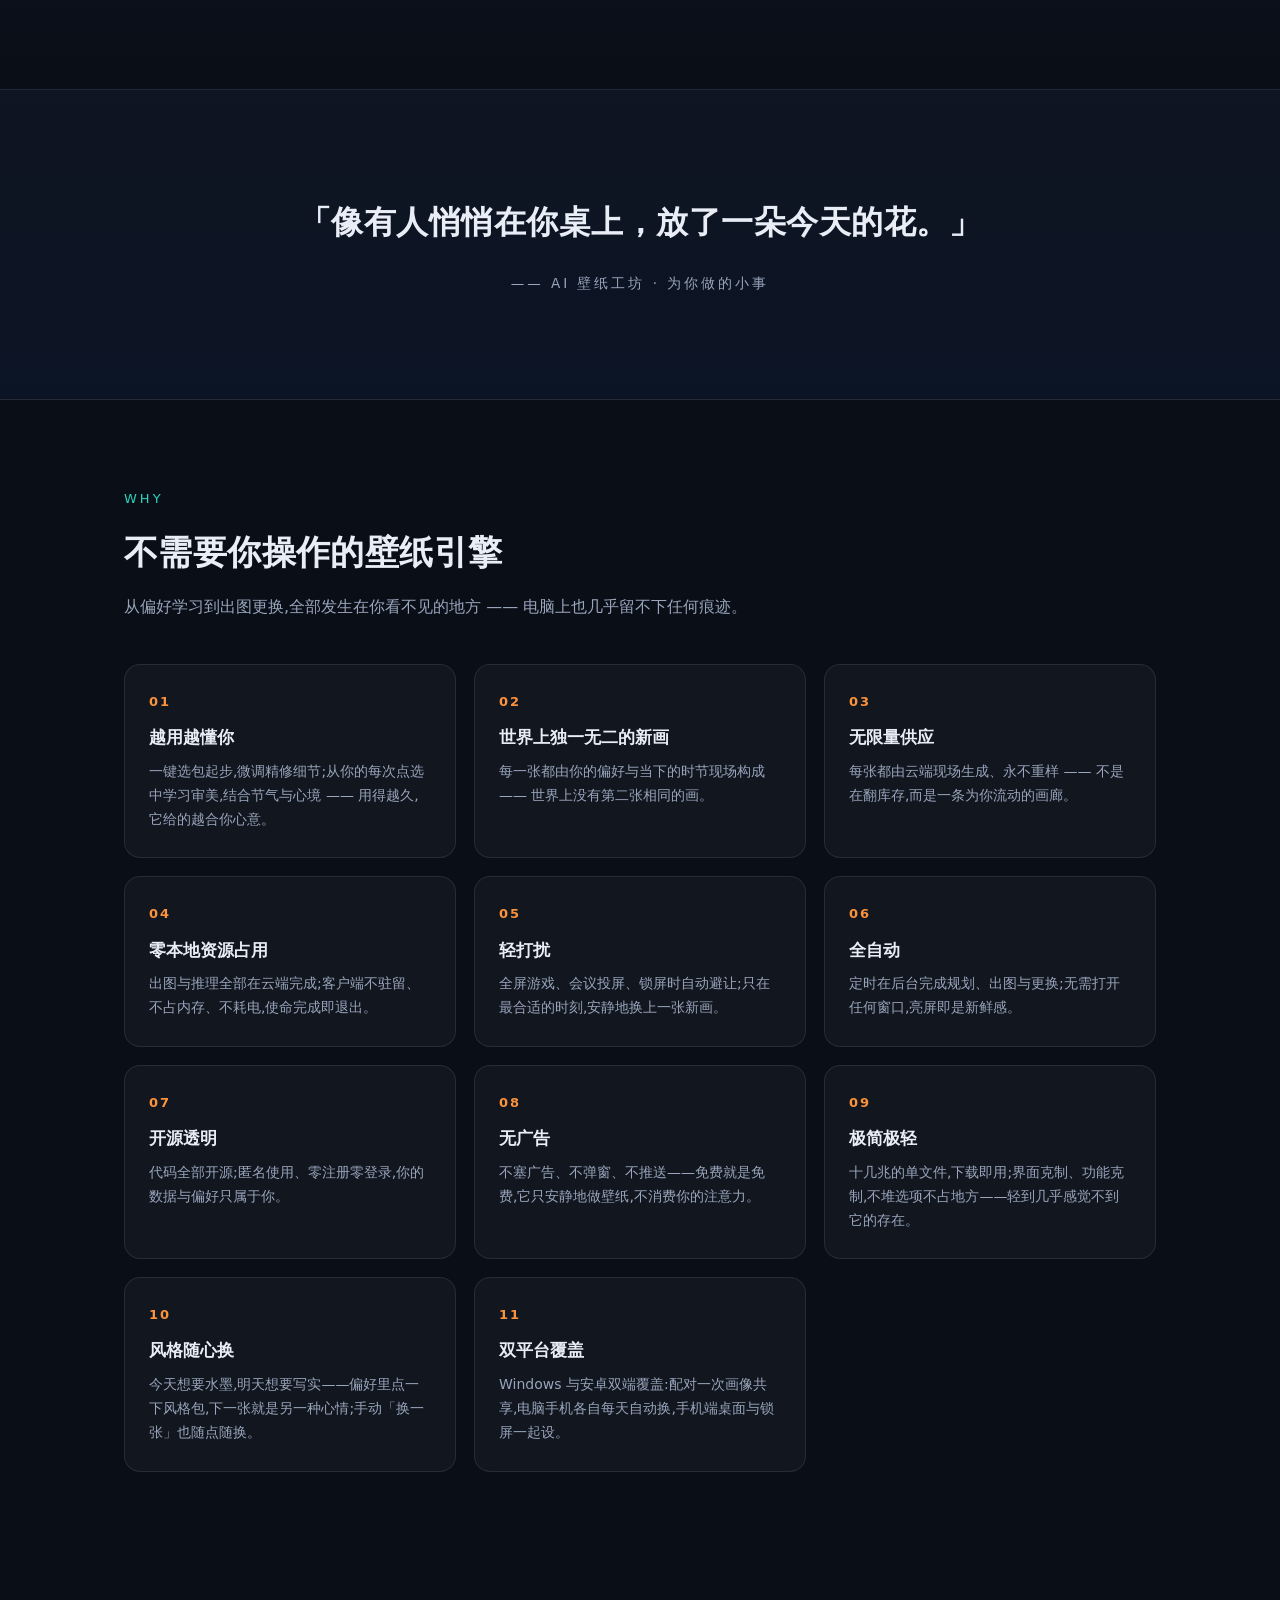
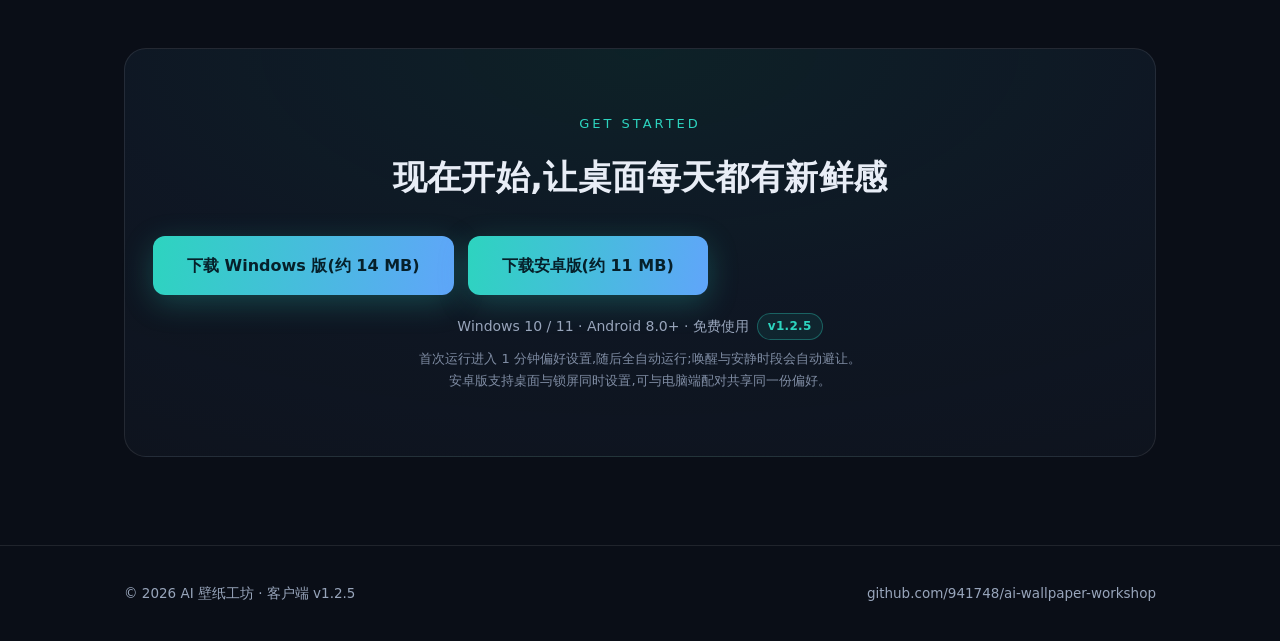
==== commit 7c984038: "chore: v1.2.5/1.1.10 三处展示(README×2+manifest示例+官网徽标+Gitee脚本) + 双端版本推进" ====
--- a/site/index.html
+++ b/site/index.html
@@ -125,7 +125,7 @@
       <a class="btn primary" href="https://www.cybermesh.space/go/apk">下载安卓版(约 11 MB)</a>
       <a class="btn line" href="https://github.com/941748/ai-wallpaper-workshop">查看源码</a>
     </div>
-    <div class="meta">Windows 10 / 11 · Android 8.0+ · 单文件免安装 · 开箱即用, 首装后台静默初始化<span class="ver">v1.2.4</span></div>
+    <div class="meta">Windows 10 / 11 · Android 8.0+ · 单文件免安装 · 开箱即用, 首装后台静默初始化<span class="ver">v1.2.5</span></div>
   </div>
 </header>
 
@@ -218,13 +218,13 @@
       <a class="btn primary" href="https://www.cybermesh.space/go/dl">下载 Windows 版(约 14 MB)</a>
       <a class="btn primary" href="https://www.cybermesh.space/go/apk">下载安卓版(约 11 MB)</a>
     </div>
-    <div class="meta">Windows 10 / 11 · Android 8.0+ · 免费使用<span class="ver">v1.2.4</span></div>
+    <div class="meta">Windows 10 / 11 · Android 8.0+ · 免费使用<span class="ver">v1.2.5</span></div>
     <div class="hint">首次运行进入 1 分钟偏好设置,随后全自动运行;唤醒与安静时段会自动避让。<br>安卓版支持桌面与锁屏同时设置,可与电脑端配对共享同一份偏好。</div>
   </div>
 </div></section>
 
 <footer><div class="wrap">
-  <span>© 2026 AI 壁纸工坊 · 客户端 v1.2.4</span>
+  <span>© 2026 AI 壁纸工坊 · 客户端 v1.2.5</span>
   <a href="https://github.com/941748/ai-wallpaper-workshop">github.com/941748/ai-wallpaper-workshop</a>
 </div></footer>
 
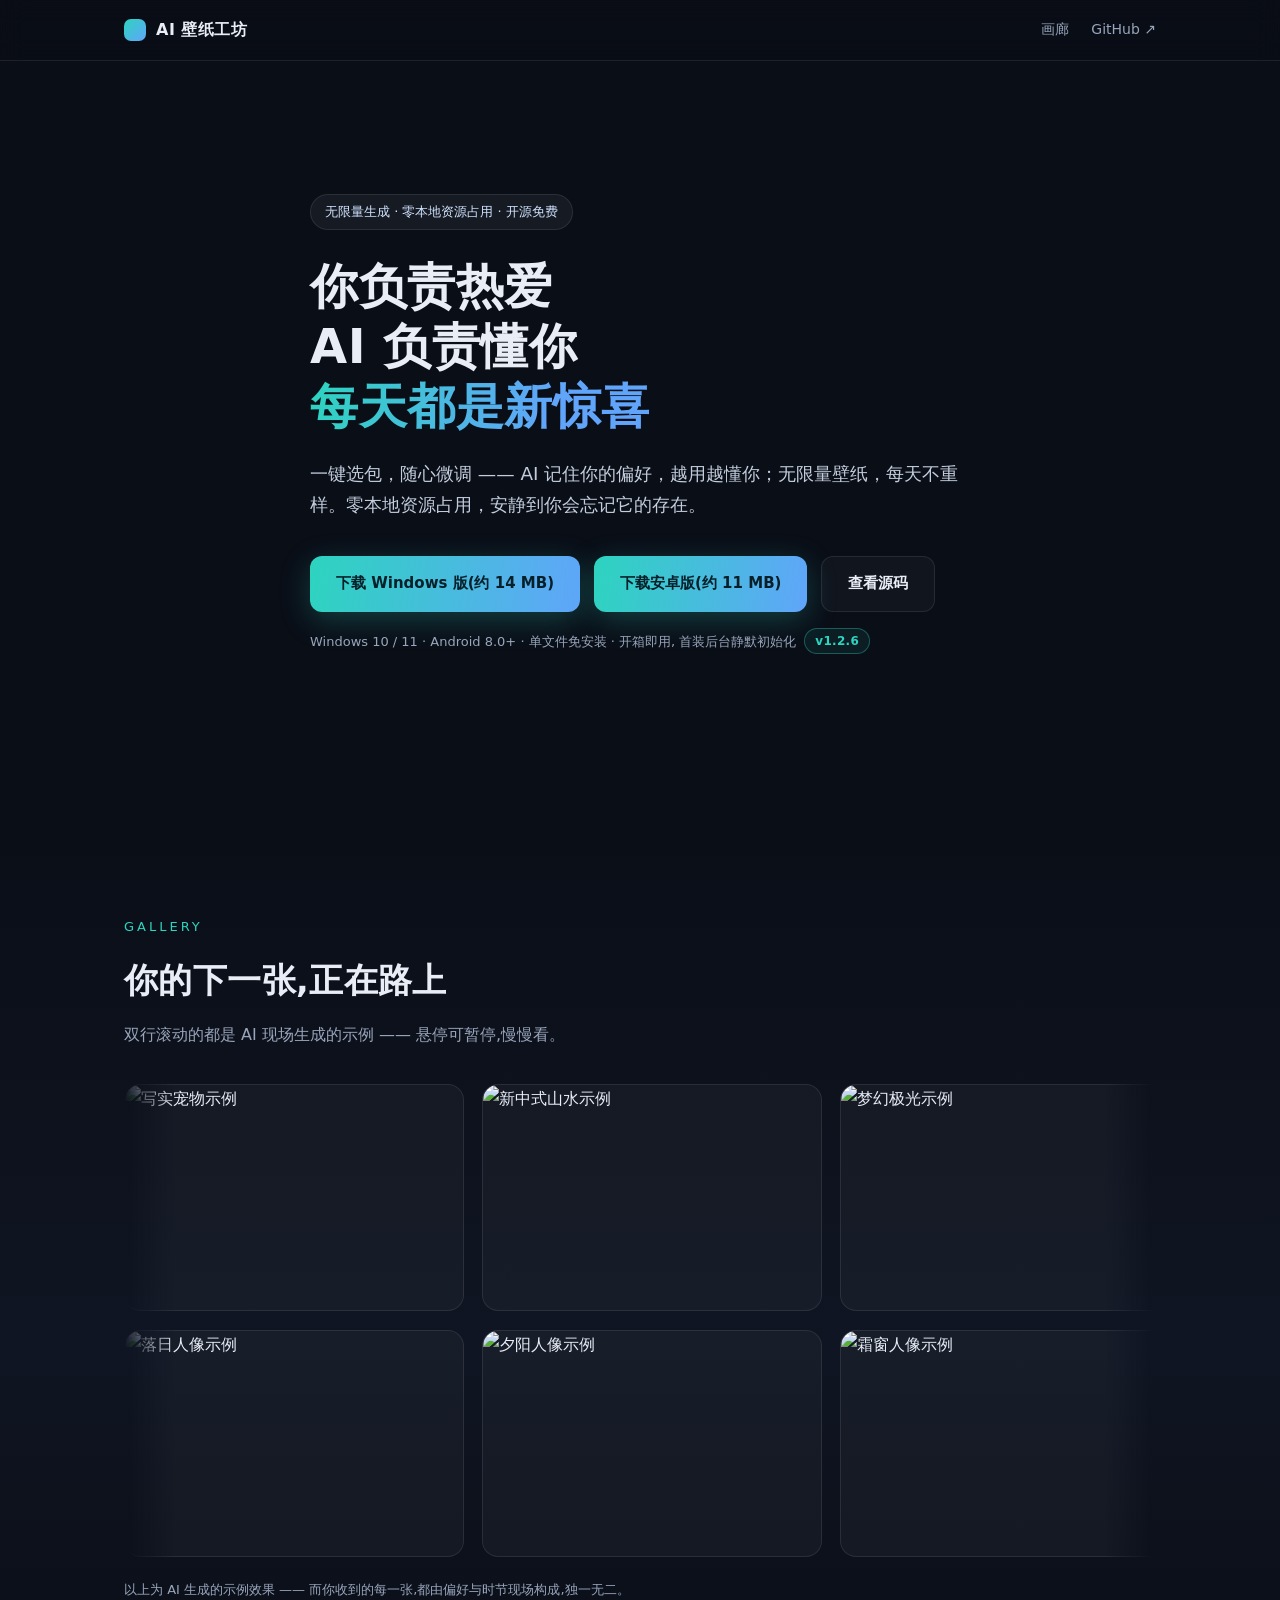
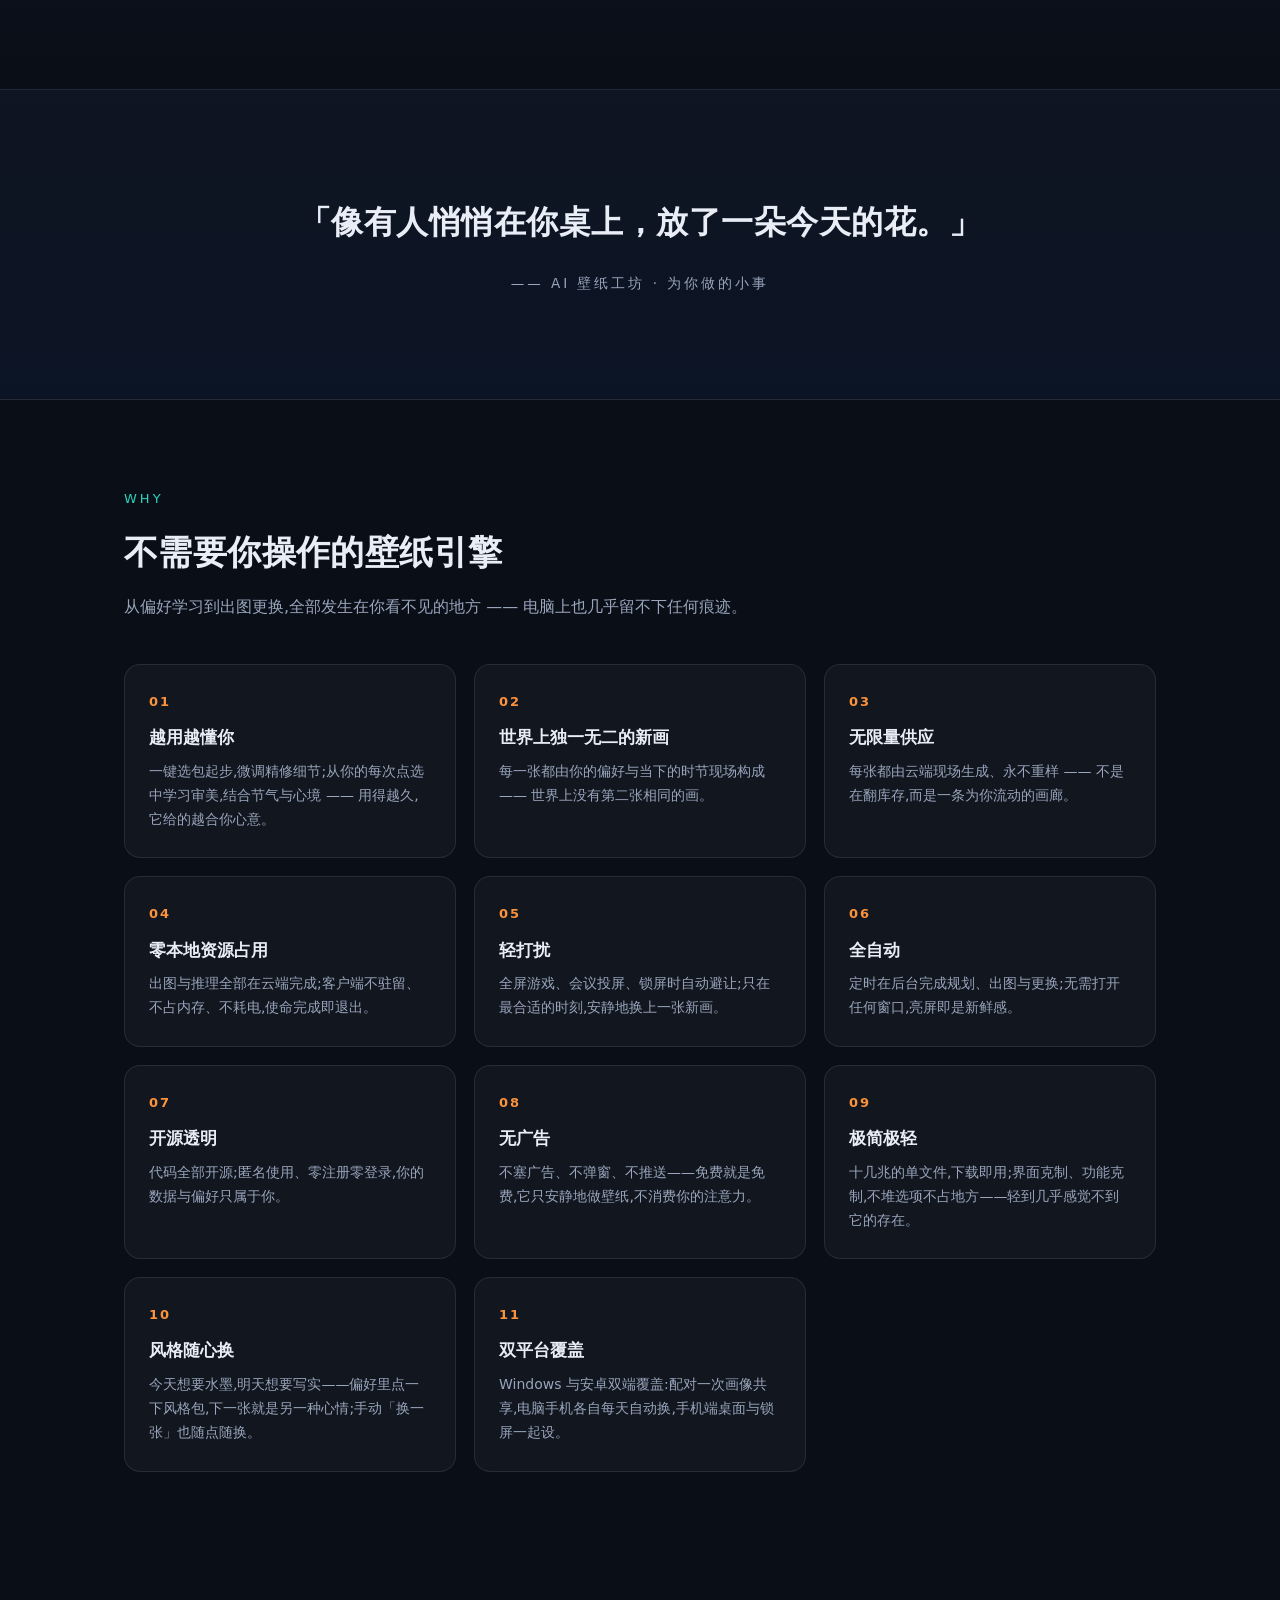
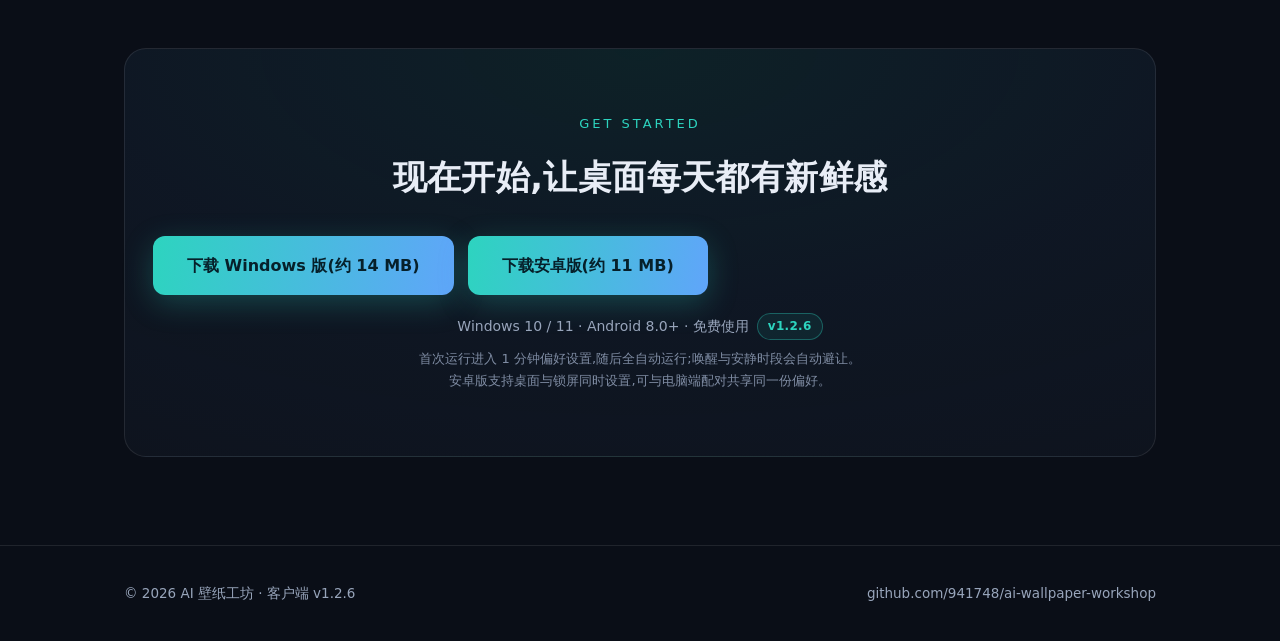
==== commit 2d77372b: "chore: v1.2.6/1.1.11 三处展示(README×2+manifest示例+官网徽标+Release脚本) + 双端版本推进" ====
--- a/site/index.html
+++ b/site/index.html
@@ -125,7 +125,7 @@
       <a class="btn primary" href="https://www.cybermesh.space/go/apk">下载安卓版(约 11 MB)</a>
       <a class="btn line" href="https://github.com/941748/ai-wallpaper-workshop">查看源码</a>
     </div>
-    <div class="meta">Windows 10 / 11 · Android 8.0+ · 单文件免安装 · 开箱即用, 首装后台静默初始化<span class="ver">v1.2.5</span></div>
+    <div class="meta">Windows 10 / 11 · Android 8.0+ · 单文件免安装 · 开箱即用, 首装后台静默初始化<span class="ver">v1.2.6</span></div>
   </div>
 </header>
 
@@ -218,13 +218,13 @@
       <a class="btn primary" href="https://www.cybermesh.space/go/dl">下载 Windows 版(约 14 MB)</a>
       <a class="btn primary" href="https://www.cybermesh.space/go/apk">下载安卓版(约 11 MB)</a>
     </div>
-    <div class="meta">Windows 10 / 11 · Android 8.0+ · 免费使用<span class="ver">v1.2.5</span></div>
+    <div class="meta">Windows 10 / 11 · Android 8.0+ · 免费使用<span class="ver">v1.2.6</span></div>
     <div class="hint">首次运行进入 1 分钟偏好设置,随后全自动运行;唤醒与安静时段会自动避让。<br>安卓版支持桌面与锁屏同时设置,可与电脑端配对共享同一份偏好。</div>
   </div>
 </div></section>
 
 <footer><div class="wrap">
-  <span>© 2026 AI 壁纸工坊 · 客户端 v1.2.5</span>
+  <span>© 2026 AI 壁纸工坊 · 客户端 v1.2.6</span>
   <a href="https://github.com/941748/ai-wallpaper-workshop">github.com/941748/ai-wallpaper-workshop</a>
 </div></footer>
 
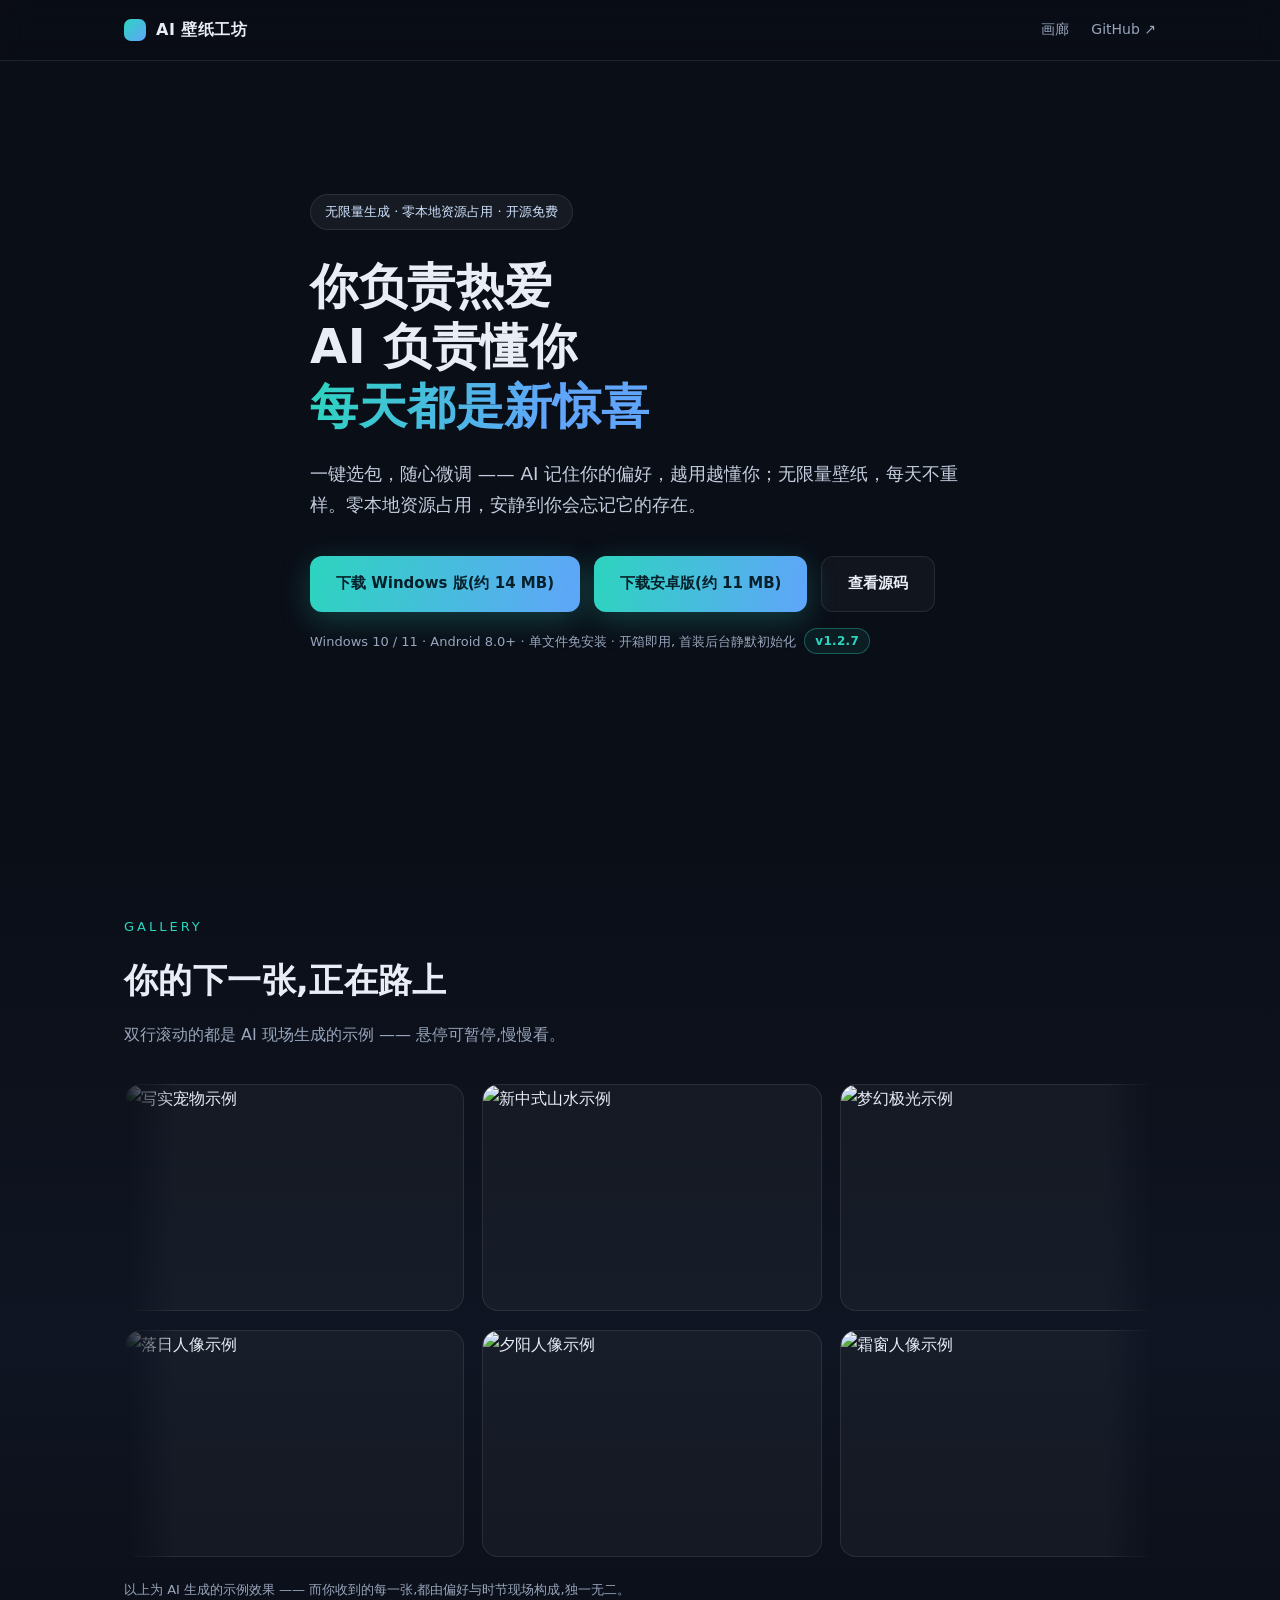
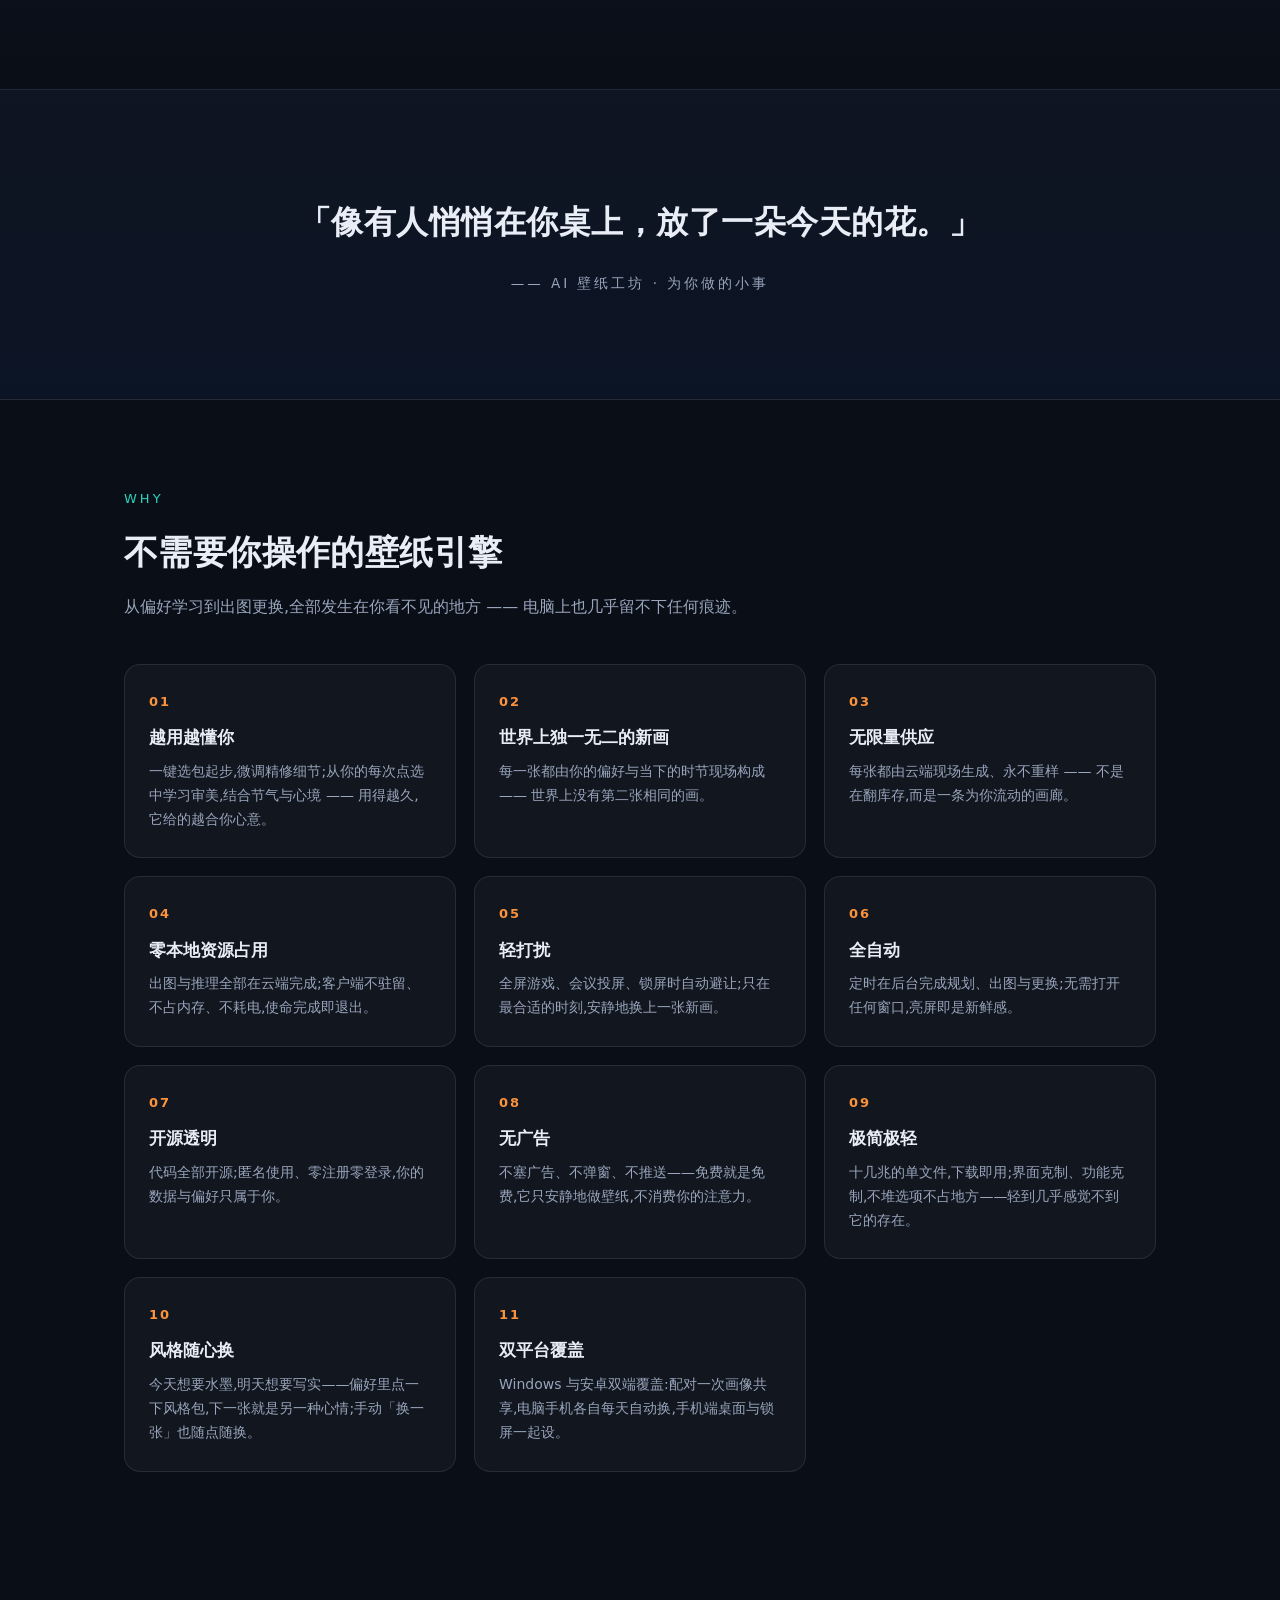
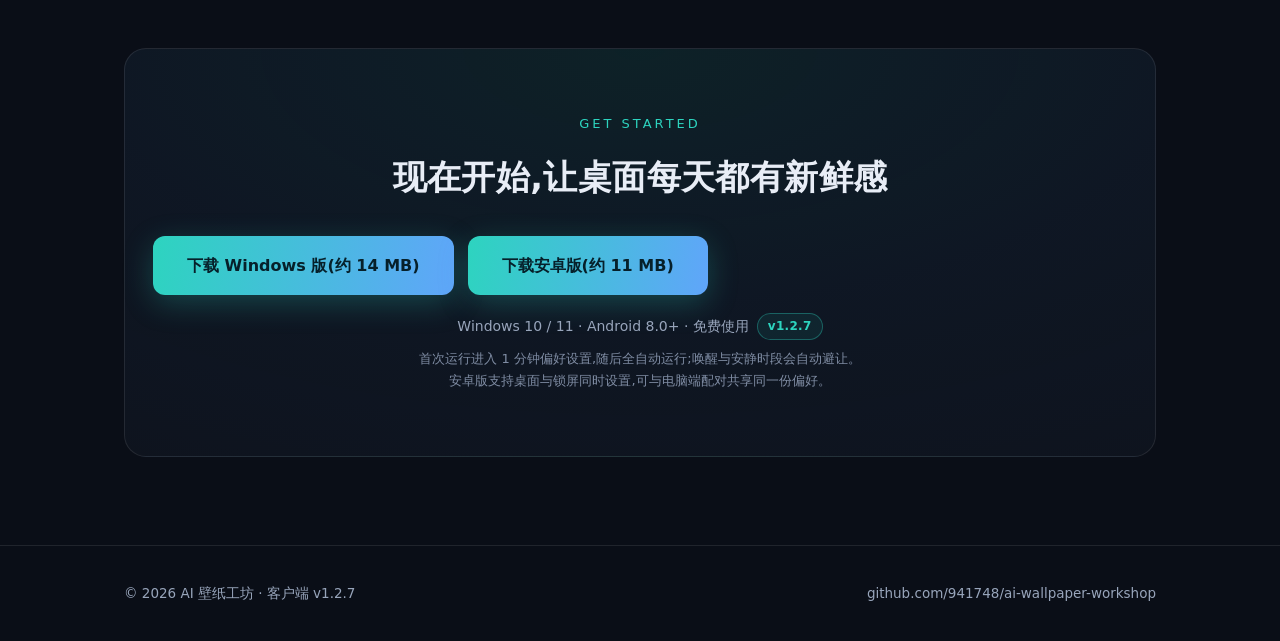
==== commit d52eccf9: "chore: v1.2.7/1.1.12 三处展示(README×2+manifest示例+官网徽标+Release脚本) + 双端版本推进" ====
--- a/site/index.html
+++ b/site/index.html
@@ -125,7 +125,7 @@
       <a class="btn primary" href="https://www.cybermesh.space/go/apk">下载安卓版(约 11 MB)</a>
       <a class="btn line" href="https://github.com/941748/ai-wallpaper-workshop">查看源码</a>
     </div>
-    <div class="meta">Windows 10 / 11 · Android 8.0+ · 单文件免安装 · 开箱即用, 首装后台静默初始化<span class="ver">v1.2.6</span></div>
+    <div class="meta">Windows 10 / 11 · Android 8.0+ · 单文件免安装 · 开箱即用, 首装后台静默初始化<span class="ver">v1.2.7</span></div>
   </div>
 </header>
 
@@ -218,13 +218,13 @@
       <a class="btn primary" href="https://www.cybermesh.space/go/dl">下载 Windows 版(约 14 MB)</a>
       <a class="btn primary" href="https://www.cybermesh.space/go/apk">下载安卓版(约 11 MB)</a>
     </div>
-    <div class="meta">Windows 10 / 11 · Android 8.0+ · 免费使用<span class="ver">v1.2.6</span></div>
+    <div class="meta">Windows 10 / 11 · Android 8.0+ · 免费使用<span class="ver">v1.2.7</span></div>
     <div class="hint">首次运行进入 1 分钟偏好设置,随后全自动运行;唤醒与安静时段会自动避让。<br>安卓版支持桌面与锁屏同时设置,可与电脑端配对共享同一份偏好。</div>
   </div>
 </div></section>
 
 <footer><div class="wrap">
-  <span>© 2026 AI 壁纸工坊 · 客户端 v1.2.6</span>
+  <span>© 2026 AI 壁纸工坊 · 客户端 v1.2.7</span>
   <a href="https://github.com/941748/ai-wallpaper-workshop">github.com/941748/ai-wallpaper-workshop</a>
 </div></footer>
 
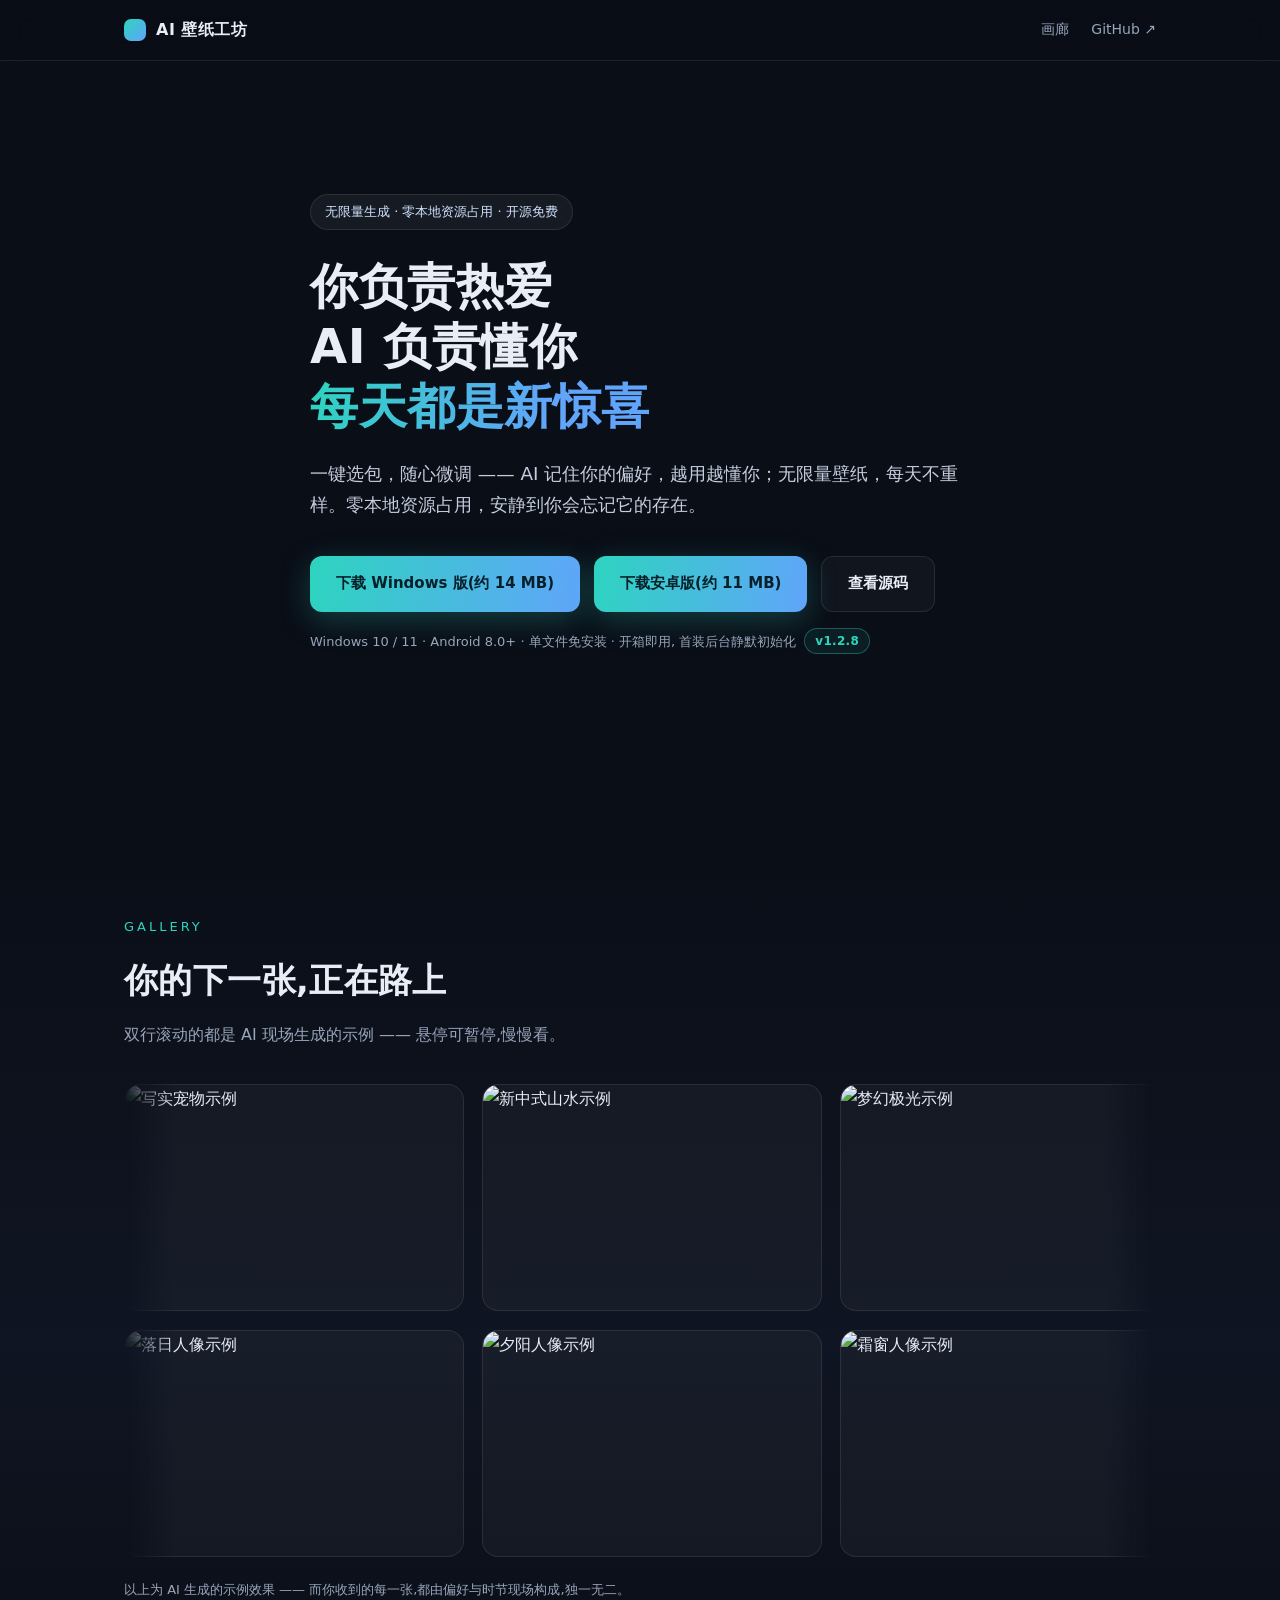
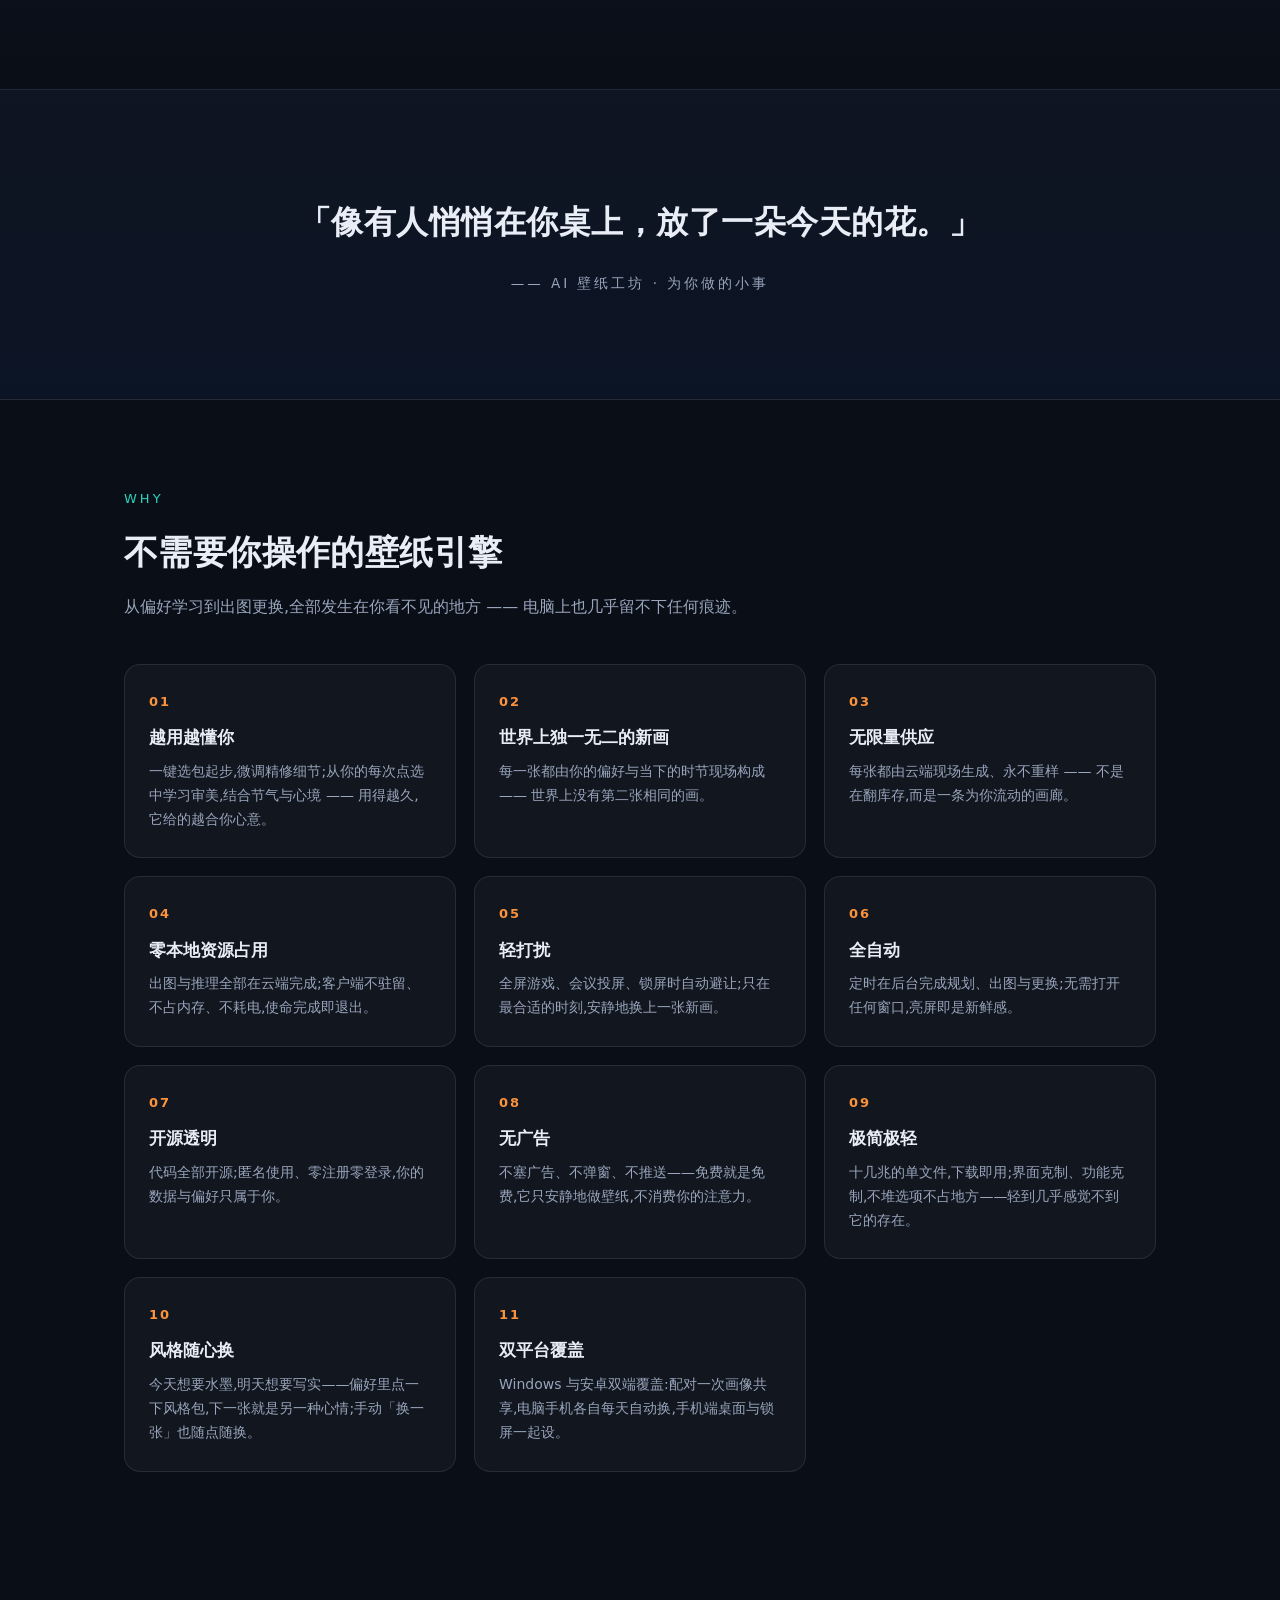
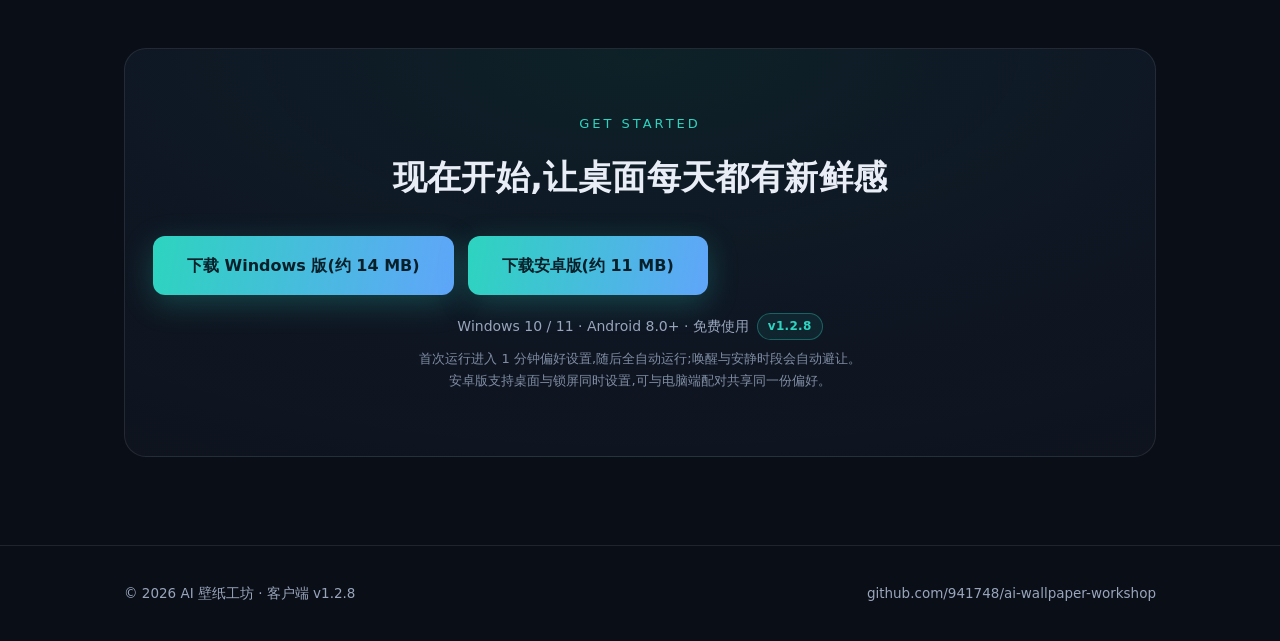
==== commit 02e3cd74: "chore: v1.2.8/1.1.13 三处展示(README×2+manifest示例+官网徽标+Release脚本) + 双端版本推进" ====
--- a/site/index.html
+++ b/site/index.html
@@ -125,7 +125,7 @@
       <a class="btn primary" href="https://www.cybermesh.space/go/apk">下载安卓版(约 11 MB)</a>
       <a class="btn line" href="https://github.com/941748/ai-wallpaper-workshop">查看源码</a>
     </div>
-    <div class="meta">Windows 10 / 11 · Android 8.0+ · 单文件免安装 · 开箱即用, 首装后台静默初始化<span class="ver">v1.2.7</span></div>
+    <div class="meta">Windows 10 / 11 · Android 8.0+ · 单文件免安装 · 开箱即用, 首装后台静默初始化<span class="ver">v1.2.8</span></div>
   </div>
 </header>
 
@@ -218,13 +218,13 @@
       <a class="btn primary" href="https://www.cybermesh.space/go/dl">下载 Windows 版(约 14 MB)</a>
       <a class="btn primary" href="https://www.cybermesh.space/go/apk">下载安卓版(约 11 MB)</a>
     </div>
-    <div class="meta">Windows 10 / 11 · Android 8.0+ · 免费使用<span class="ver">v1.2.7</span></div>
+    <div class="meta">Windows 10 / 11 · Android 8.0+ · 免费使用<span class="ver">v1.2.8</span></div>
     <div class="hint">首次运行进入 1 分钟偏好设置,随后全自动运行;唤醒与安静时段会自动避让。<br>安卓版支持桌面与锁屏同时设置,可与电脑端配对共享同一份偏好。</div>
   </div>
 </div></section>
 
 <footer><div class="wrap">
-  <span>© 2026 AI 壁纸工坊 · 客户端 v1.2.7</span>
+  <span>© 2026 AI 壁纸工坊 · 客户端 v1.2.8</span>
   <a href="https://github.com/941748/ai-wallpaper-workshop">github.com/941748/ai-wallpaper-workshop</a>
 </div></footer>
 
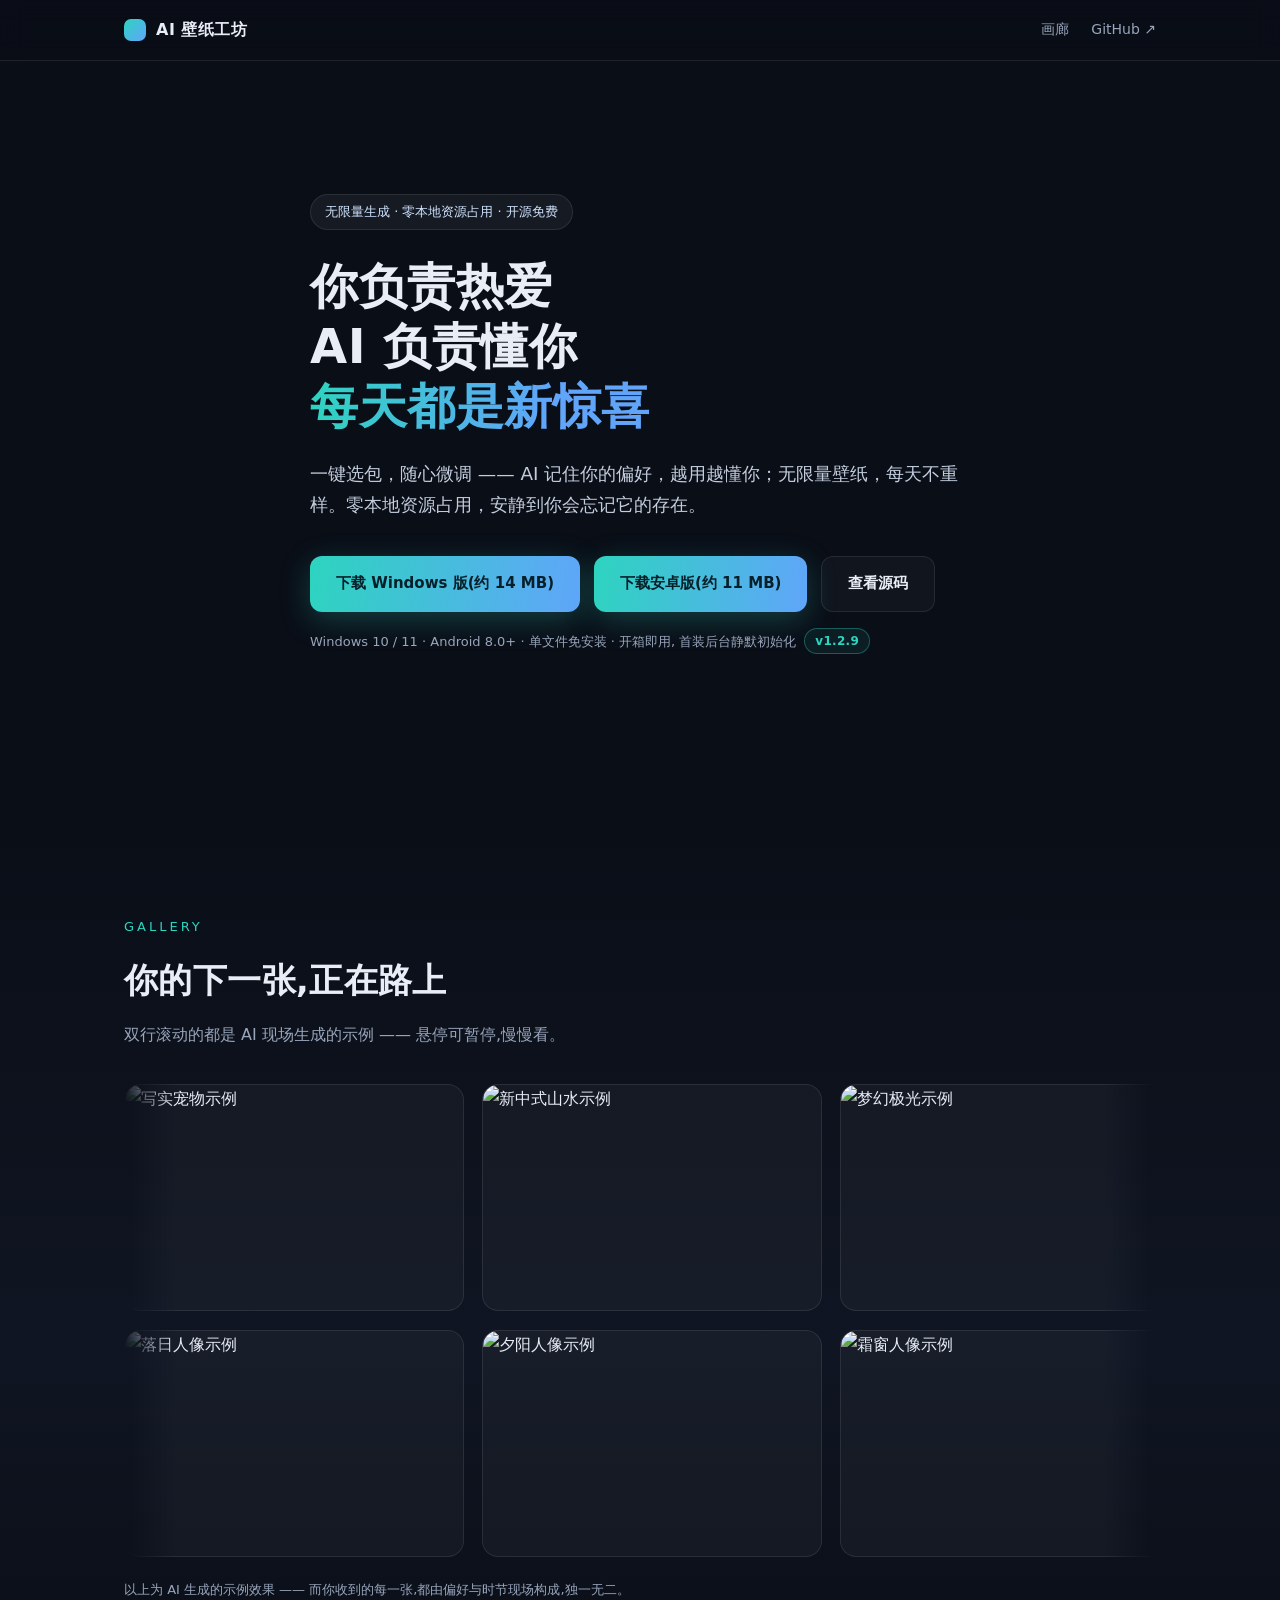
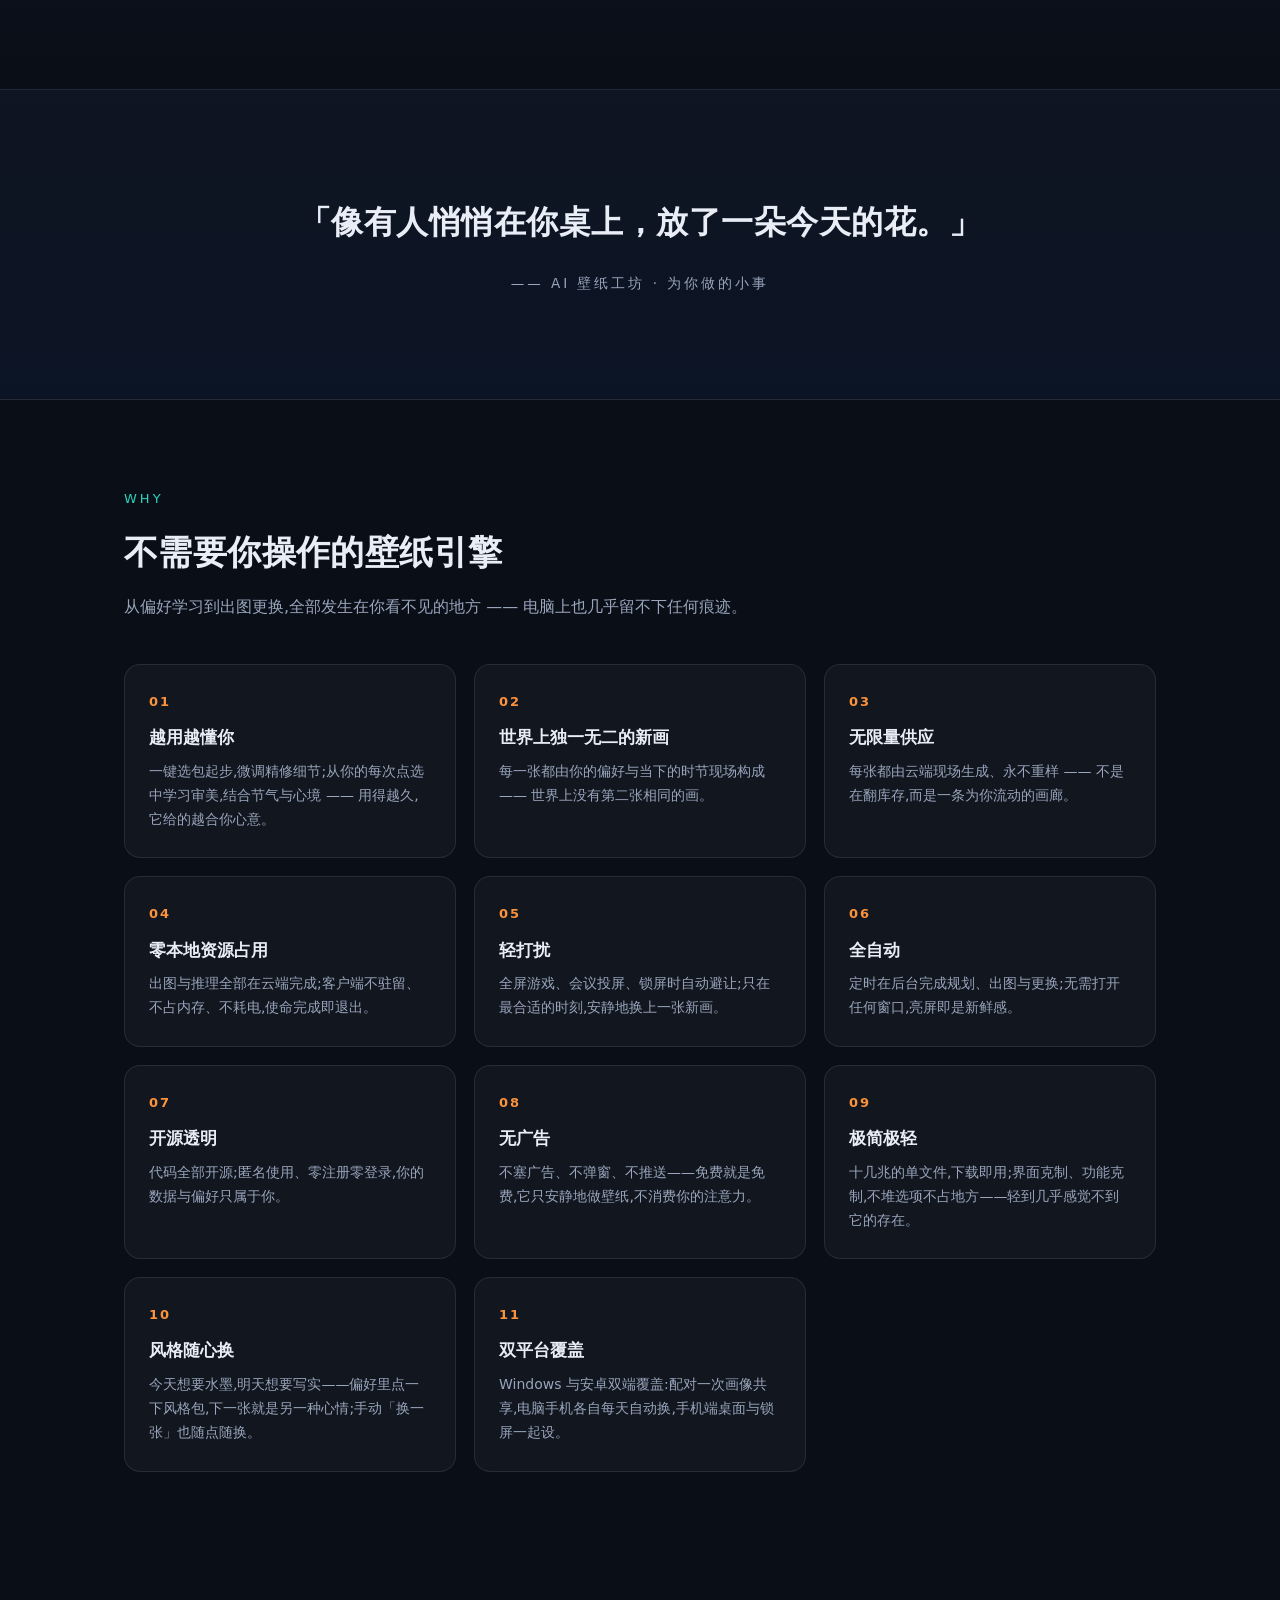
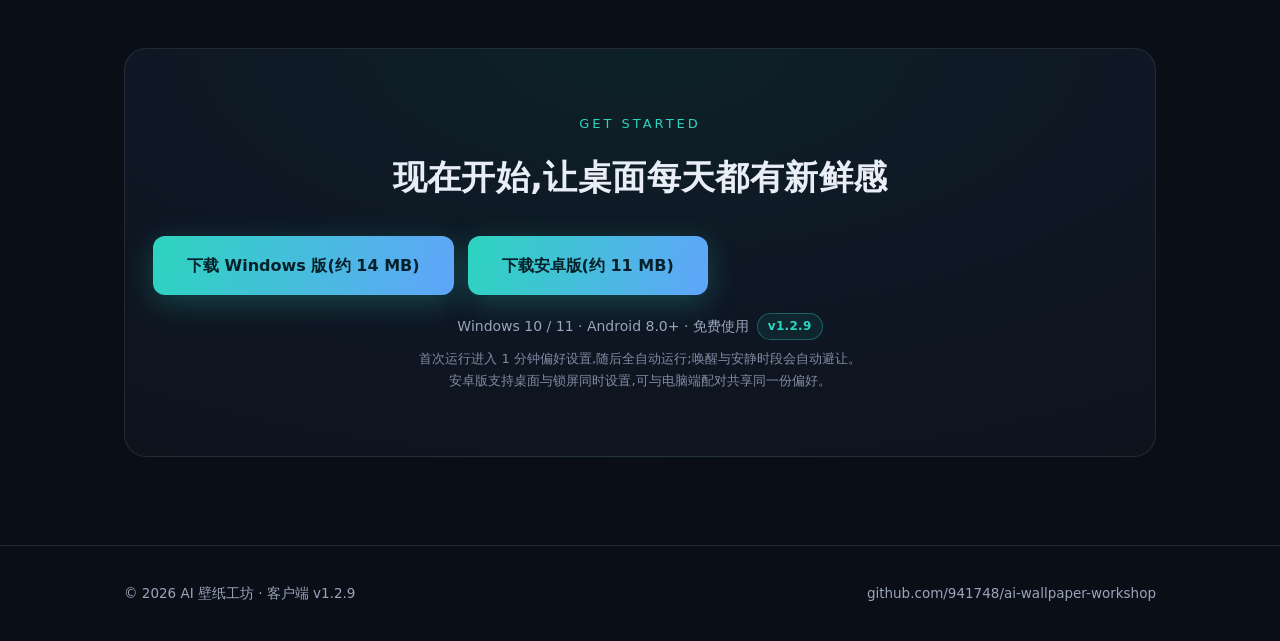
==== commit 3f6167c6: "chore: v1.2.9 三处展示 + 版本推进(紧急修复版)" ====
--- a/site/index.html
+++ b/site/index.html
@@ -125,7 +125,7 @@
       <a class="btn primary" href="https://www.cybermesh.space/go/apk">下载安卓版(约 11 MB)</a>
       <a class="btn line" href="https://github.com/941748/ai-wallpaper-workshop">查看源码</a>
     </div>
-    <div class="meta">Windows 10 / 11 · Android 8.0+ · 单文件免安装 · 开箱即用, 首装后台静默初始化<span class="ver">v1.2.8</span></div>
+    <div class="meta">Windows 10 / 11 · Android 8.0+ · 单文件免安装 · 开箱即用, 首装后台静默初始化<span class="ver">v1.2.9</span></div>
   </div>
 </header>
 
@@ -218,13 +218,13 @@
       <a class="btn primary" href="https://www.cybermesh.space/go/dl">下载 Windows 版(约 14 MB)</a>
       <a class="btn primary" href="https://www.cybermesh.space/go/apk">下载安卓版(约 11 MB)</a>
     </div>
-    <div class="meta">Windows 10 / 11 · Android 8.0+ · 免费使用<span class="ver">v1.2.8</span></div>
+    <div class="meta">Windows 10 / 11 · Android 8.0+ · 免费使用<span class="ver">v1.2.9</span></div>
     <div class="hint">首次运行进入 1 分钟偏好设置,随后全自动运行;唤醒与安静时段会自动避让。<br>安卓版支持桌面与锁屏同时设置,可与电脑端配对共享同一份偏好。</div>
   </div>
 </div></section>
 
 <footer><div class="wrap">
-  <span>© 2026 AI 壁纸工坊 · 客户端 v1.2.8</span>
+  <span>© 2026 AI 壁纸工坊 · 客户端 v1.2.9</span>
   <a href="https://github.com/941748/ai-wallpaper-workshop">github.com/941748/ai-wallpaper-workshop</a>
 </div></footer>
 
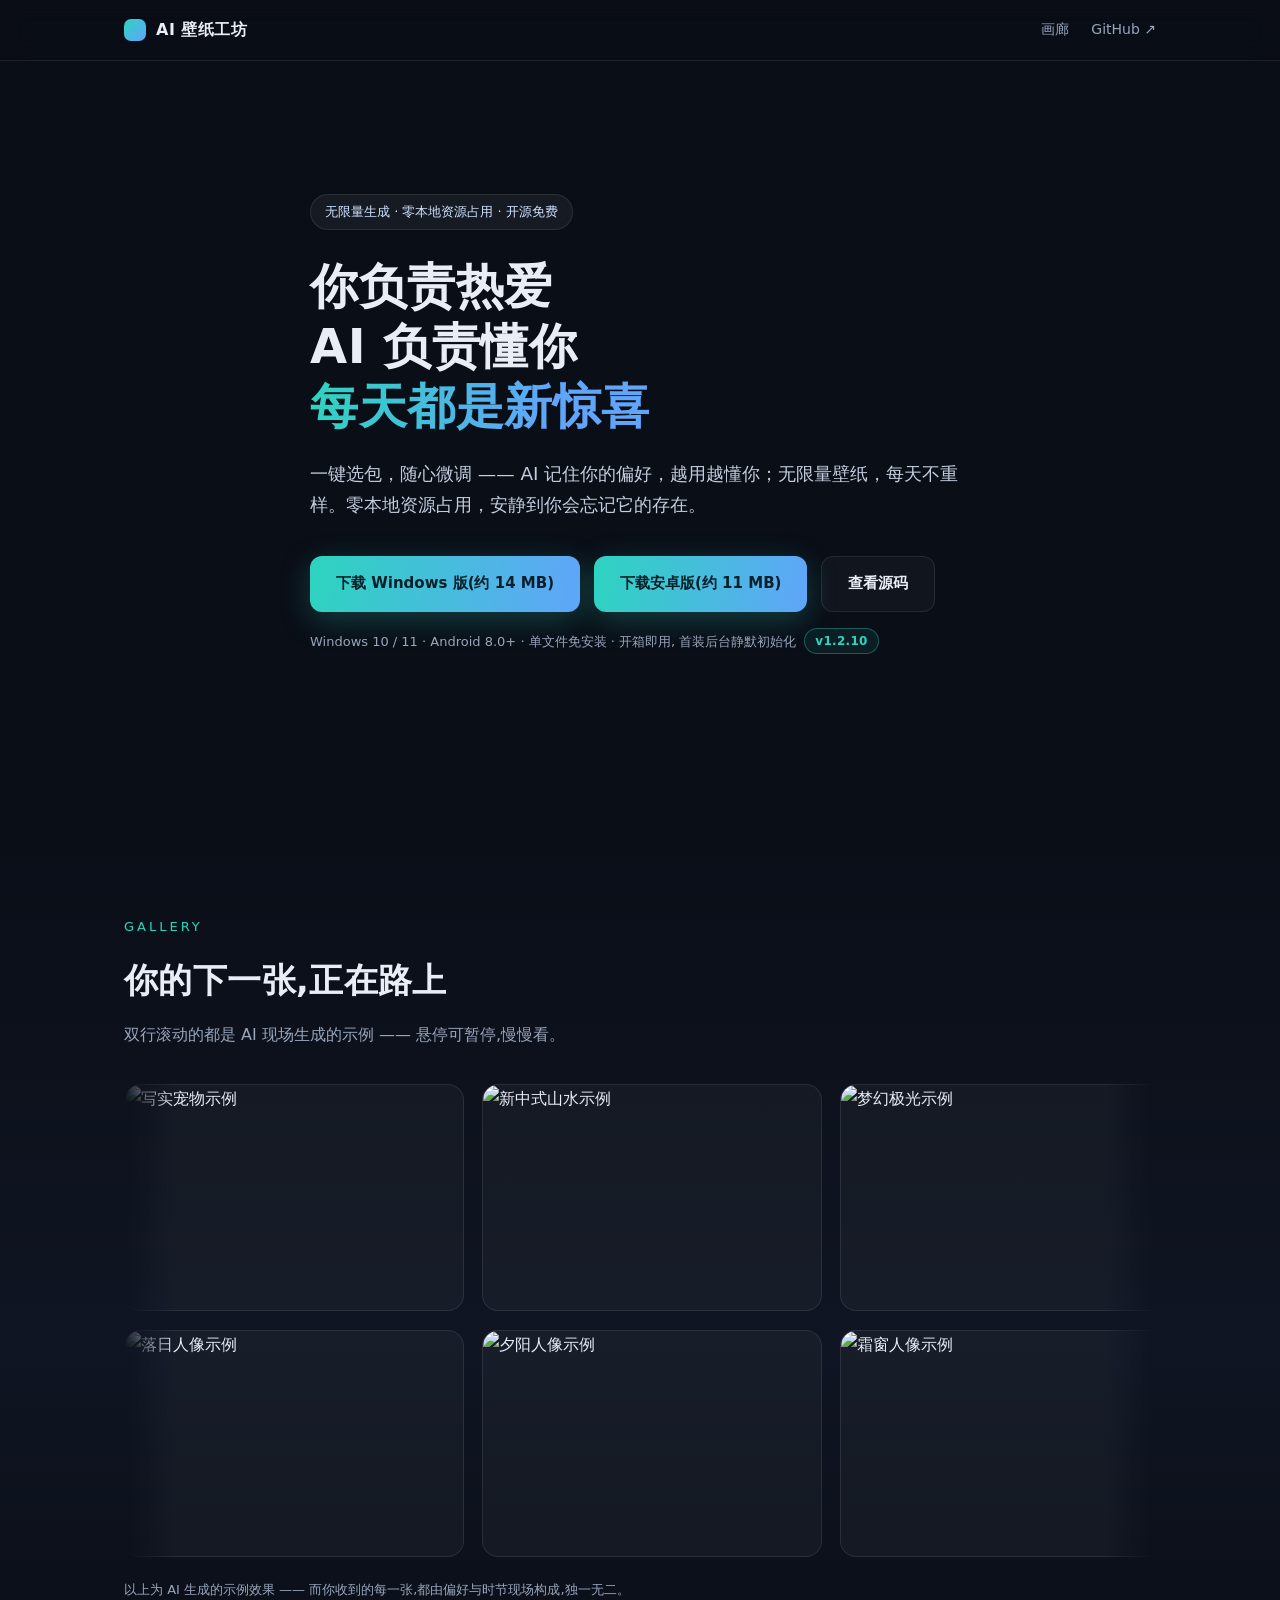
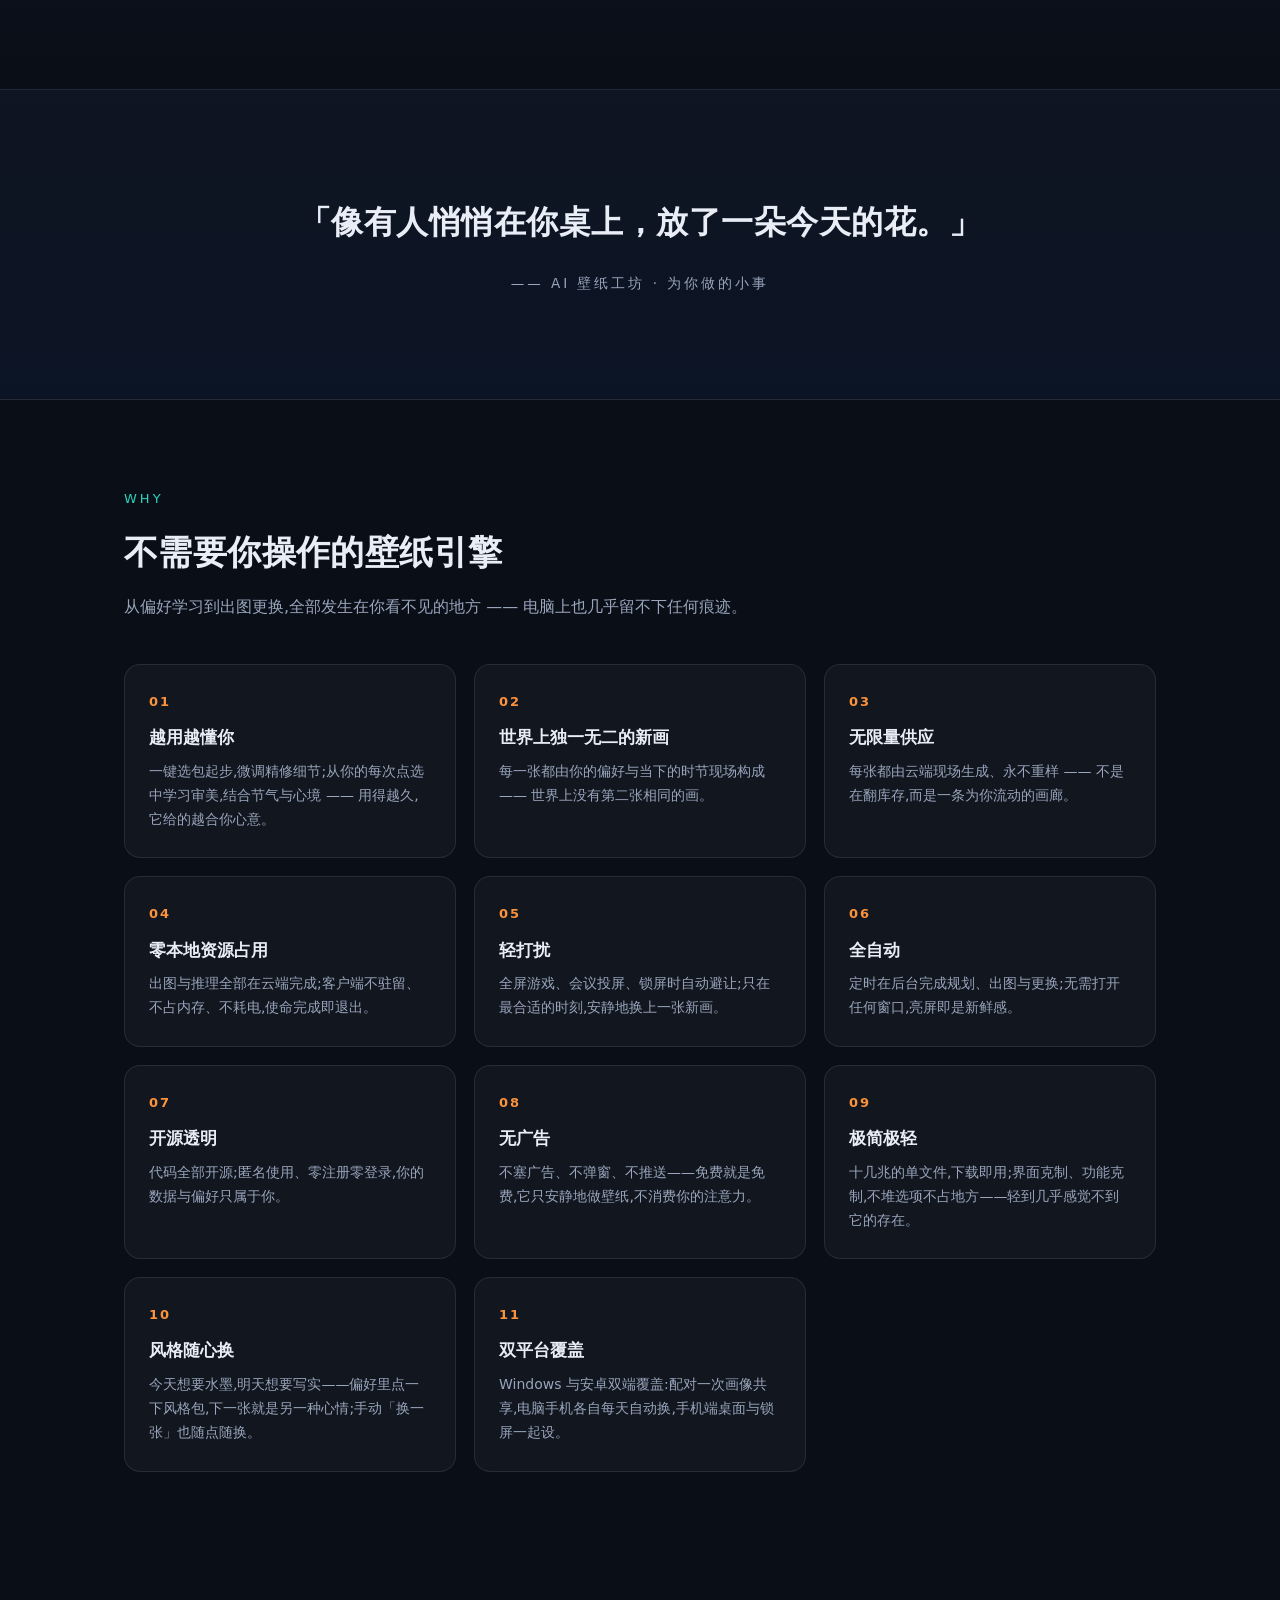
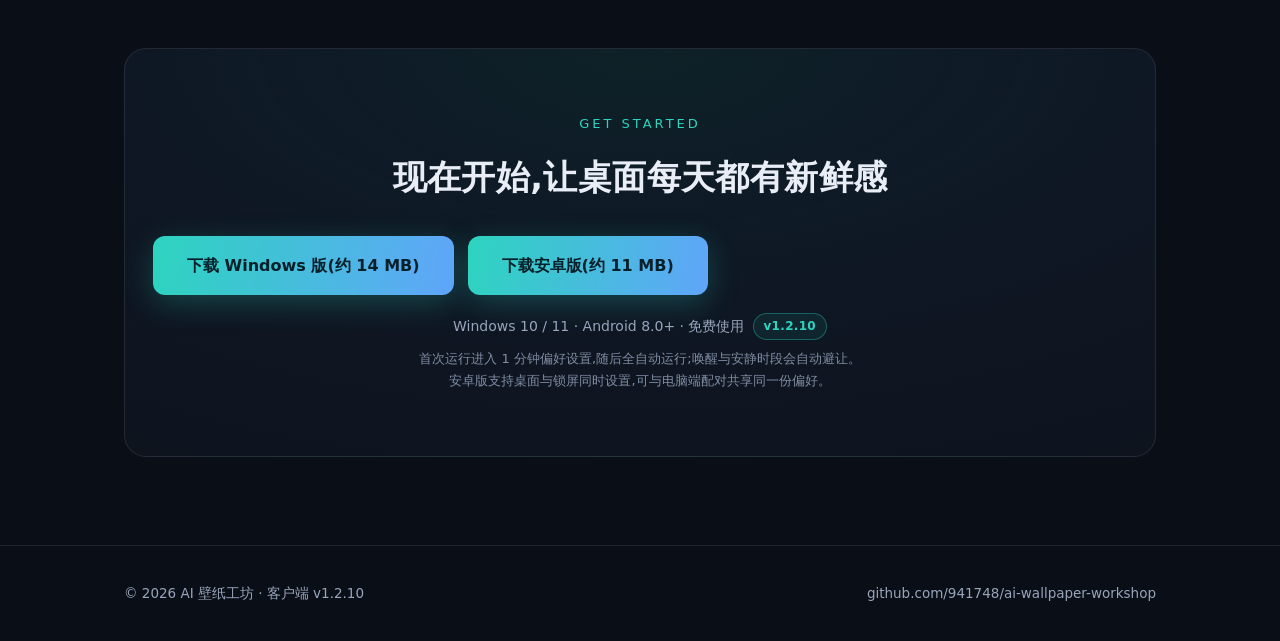
==== commit 1454789e: "chore: v1.2.10 三处展示 + 版本推进" ====
--- a/site/index.html
+++ b/site/index.html
@@ -125,7 +125,7 @@
       <a class="btn primary" href="https://www.cybermesh.space/go/apk">下载安卓版(约 11 MB)</a>
       <a class="btn line" href="https://github.com/941748/ai-wallpaper-workshop">查看源码</a>
     </div>
-    <div class="meta">Windows 10 / 11 · Android 8.0+ · 单文件免安装 · 开箱即用, 首装后台静默初始化<span class="ver">v1.2.9</span></div>
+    <div class="meta">Windows 10 / 11 · Android 8.0+ · 单文件免安装 · 开箱即用, 首装后台静默初始化<span class="ver">v1.2.10</span></div>
   </div>
 </header>
 
@@ -218,13 +218,13 @@
       <a class="btn primary" href="https://www.cybermesh.space/go/dl">下载 Windows 版(约 14 MB)</a>
       <a class="btn primary" href="https://www.cybermesh.space/go/apk">下载安卓版(约 11 MB)</a>
     </div>
-    <div class="meta">Windows 10 / 11 · Android 8.0+ · 免费使用<span class="ver">v1.2.9</span></div>
+    <div class="meta">Windows 10 / 11 · Android 8.0+ · 免费使用<span class="ver">v1.2.10</span></div>
     <div class="hint">首次运行进入 1 分钟偏好设置,随后全自动运行;唤醒与安静时段会自动避让。<br>安卓版支持桌面与锁屏同时设置,可与电脑端配对共享同一份偏好。</div>
   </div>
 </div></section>
 
 <footer><div class="wrap">
-  <span>© 2026 AI 壁纸工坊 · 客户端 v1.2.9</span>
+  <span>© 2026 AI 壁纸工坊 · 客户端 v1.2.10</span>
   <a href="https://github.com/941748/ai-wallpaper-workshop">github.com/941748/ai-wallpaper-workshop</a>
 </div></footer>
 
